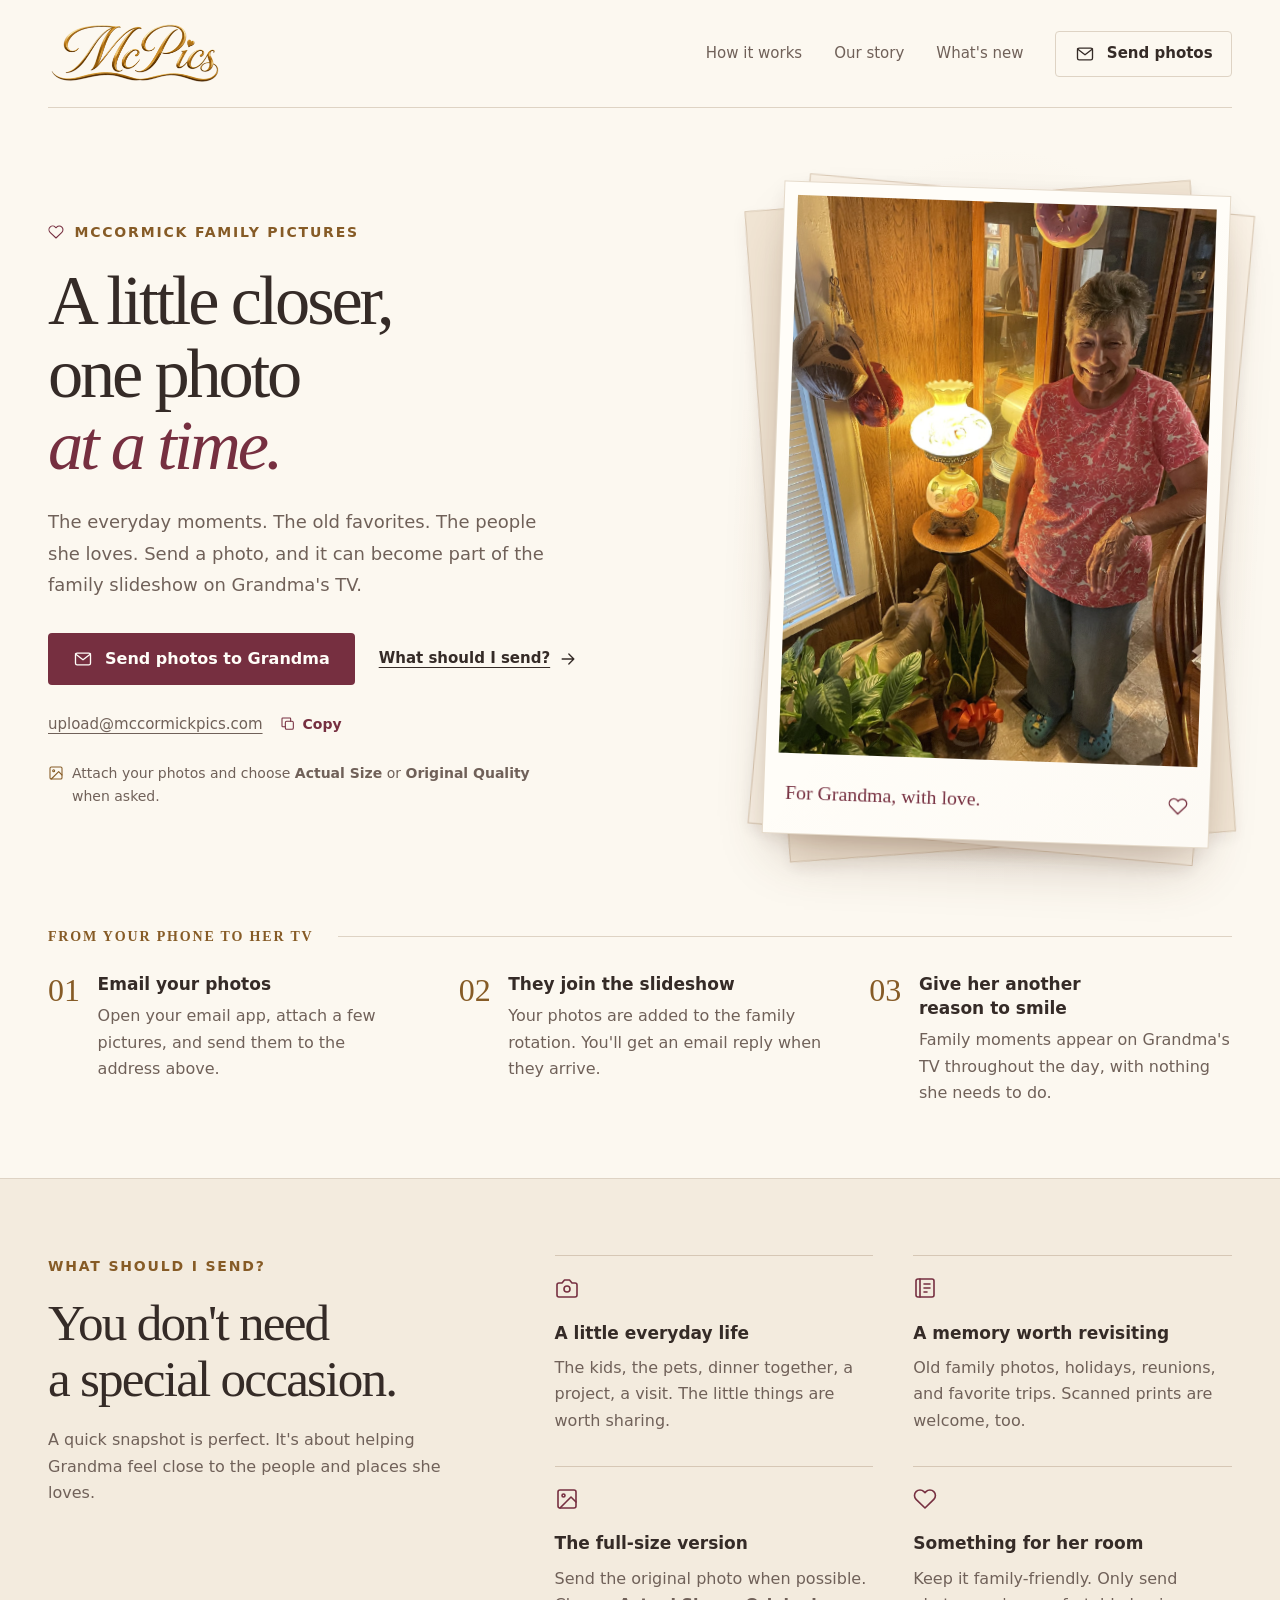
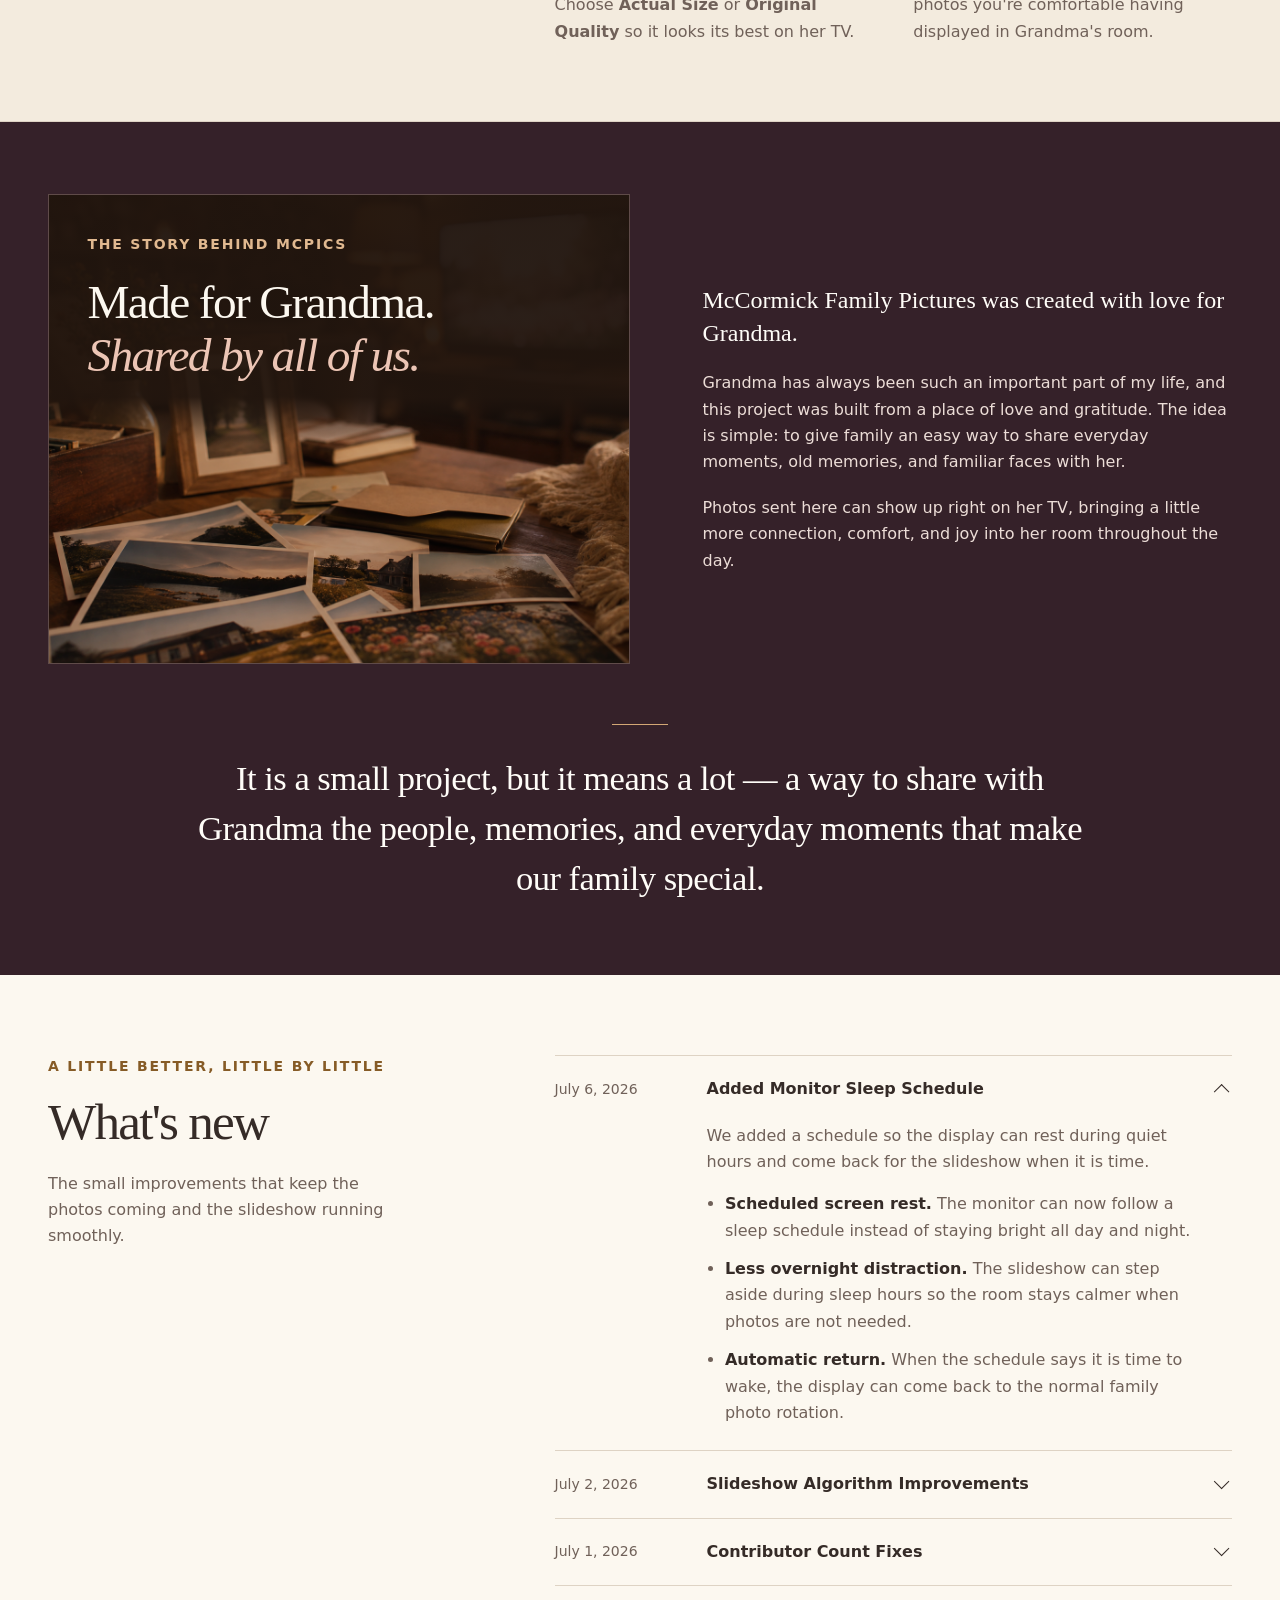
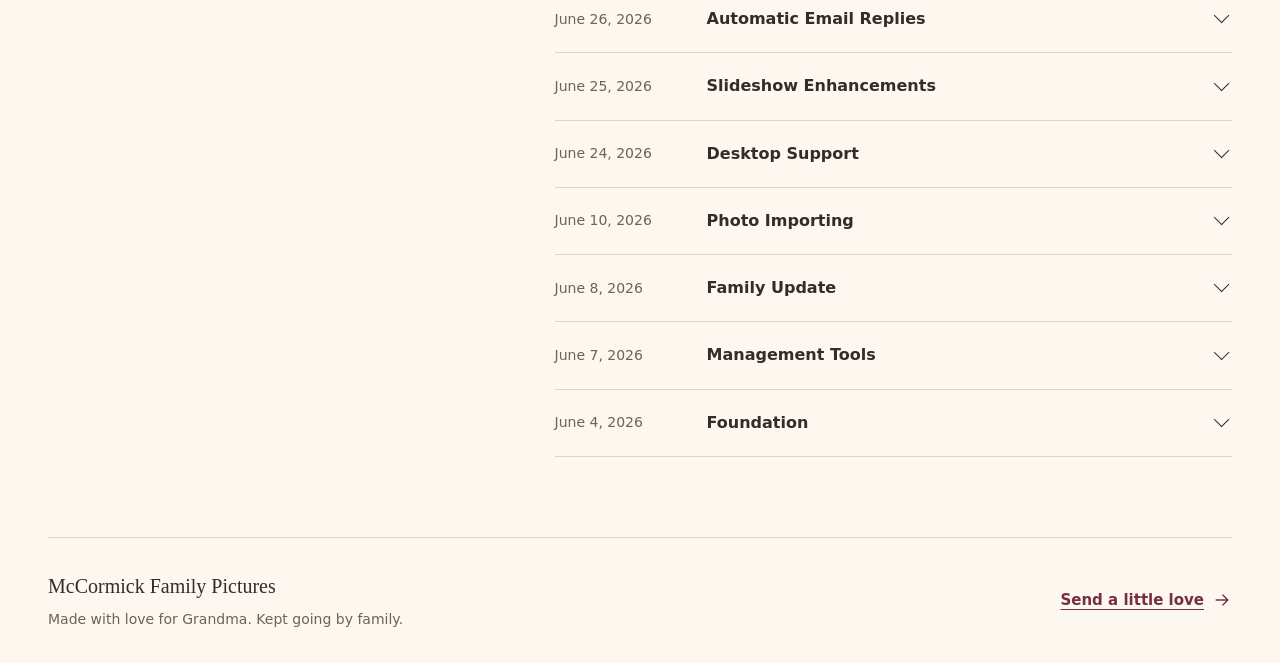
==== index.html @ d237575e "Add photo depth, a visual family story, and gentle accessible motion" ====
<!DOCTYPE html>
<html lang="en">
<head>
  <meta charset="UTF-8" />
  <meta name="viewport" content="width=device-width, initial-scale=1" />
  <meta name="theme-color" content="#fcf8f0" />
  <meta name="description" content="Share everyday moments, old memories, and familiar faces with Grandma. Email your family photos to McPics and they can become part of her TV slideshow." />
  <title>McCormick Family Pictures · Made with love for Grandma</title>
  <link rel="canonical" href="https://mccormickpics.com/" />
  <link rel="icon" type="image/svg+xml" href="data:image/svg+xml,%3Csvg xmlns='http://www.w3.org/2000/svg' viewBox='0 0 32 32'%3E%3Crect width='32' height='32' rx='7' fill='%23762f40'/%3E%3Cpath d='M16 25 6.8 15.8C1 9.5 10.4 3.4 16 10c5.6-6.6 15-.5 9.2 5.8Z' fill='%23fcf8f0'/%3E%3C/svg%3E" />
  <link rel="stylesheet" href="assets/site.css" />
  <script src="assets/site.js" defer></script>
</head>
<body>
  <a class="skip-link" href="#main">Skip to content</a>
  <header class="site-header shell">
    <a class="brand" href="#main" aria-label="McCormick Family Pictures home">
      <img src="assets/mcpics-wordmark.png" alt="McPics" width="1390" height="518" />
    </a>
    <div class="header-right">
      <nav class="main-nav" aria-label="Main navigation">
        <a href="#how-it-works">How it works</a>
        <a href="#about">Our story</a>
        <a href="#changelog">What's new</a>
      </nav>
      <a class="button button-outline" href="mailto:upload@mccormickpics.com"><svg viewBox="0 0 24 24" fill="none" stroke="currentColor" stroke-width="1.6" stroke-linecap="round" stroke-linejoin="round" aria-hidden="true"><rect x="3" y="5" width="18" height="14" rx="2"/><path d="m3 6 9 7 9-7"/></svg> Send photos</a>
    </div>
  </header>

  <main id="main">
    <section class="hero shell" aria-labelledby="hero-heading">
      <div class="hero-copy">
        <p class="eyebrow"><svg viewBox="0 0 24 24" fill="none" stroke="currentColor" stroke-width="1.6" stroke-linecap="round" stroke-linejoin="round" aria-hidden="true"><path d="M20.8 4.6a5.5 5.5 0 0 0-7.8 0L12 5.7l-1.1-1.1a5.5 5.5 0 0 0-7.8 7.8L12 21l8.8-8.6a5.5 5.5 0 0 0 0-7.8Z"/></svg> McCormick Family Pictures</p>
        <h1 id="hero-heading">A little closer,<br />one photo<br /><em>at a time.</em></h1>
        <p class="hero-description">The everyday moments. The old favorites. The people she loves. Send a photo, and it can become part of the family slideshow on Grandma's TV.</p>
        <div class="send-actions" id="send">
          <a class="button button-primary" href="mailto:upload@mccormickpics.com"><svg viewBox="0 0 24 24" fill="none" stroke="currentColor" stroke-width="1.6" stroke-linecap="round" stroke-linejoin="round" aria-hidden="true"><rect x="3" y="5" width="18" height="14" rx="2"/><path d="m3 6 9 7 9-7"/></svg> Send photos to Grandma</a>
          <a class="text-link" href="#tips">What should I send? <svg viewBox="0 0 24 24" fill="none" stroke="currentColor" stroke-width="1.6" stroke-linecap="round" stroke-linejoin="round" aria-hidden="true"><path d="M5 12h14m-6-6 6 6-6 6"/></svg></a>
        </div>
        <div class="address-row">
          <a id="upload-address" href="mailto:upload@mccormickpics.com">upload@mccormickpics.com</a>
          <button class="copy-button" type="button" data-copy-email aria-label="Copy upload email address" hidden><svg viewBox="0 0 24 24" fill="none" stroke="currentColor" stroke-width="1.6" stroke-linecap="round" stroke-linejoin="round" aria-hidden="true"><rect x="8" y="8" width="12" height="12" rx="2"/><path d="M16 8V4a1 1 0 0 0-1-1H4a1 1 0 0 0-1 1v11a1 1 0 0 0 1 1h4"/></svg> Copy</button>
        </div>
        <p class="copy-status" id="copy-status" role="status" aria-live="polite" aria-atomic="true"></p>
        <div class="copy-fallback" id="copy-fallback" hidden>
          <label for="email-to-copy">Email address to copy</label>
          <input id="email-to-copy" type="text" readonly spellcheck="false" value="upload@mccormickpics.com" />
        </div>
        <p class="quality-reminder"><svg viewBox="0 0 24 24" fill="none" stroke="currentColor" stroke-width="1.6" stroke-linecap="round" stroke-linejoin="round" aria-hidden="true"><rect x="3" y="3" width="18" height="18" rx="2"/><circle cx="8.5" cy="8.5" r="1.5"/><path d="m21 15-5-5L5 21"/></svg> <span>Attach your photos and choose <strong>Actual Size</strong> or <strong>Original Quality</strong> when asked.</span></p>
      </div>
      <div class="portrait-stage" data-portrait-tilt>
        <div class="portrait-stack">
          <figure class="portrait">
            <img src="assets/grandma-about.jpeg" alt="Grandma smiling at home beside a glowing lamp" width="1350" height="1800" fetchpriority="high" />
            <figcaption><span>For Grandma, with love.</span><svg viewBox="0 0 24 24" fill="none" stroke="currentColor" stroke-width="1.6" stroke-linecap="round" stroke-linejoin="round" aria-hidden="true"><path d="M20.8 4.6a5.5 5.5 0 0 0-7.8 0L12 5.7l-1.1-1.1a5.5 5.5 0 0 0-7.8 7.8L12 21l8.8-8.6a5.5 5.5 0 0 0 0-7.8Z"/></svg></figcaption>
          </figure>
        </div>
      </div>
    </section>

    <section class="how shell" id="how-it-works" aria-labelledby="how-heading">
      <div class="section-line"><h2 class="eyebrow" id="how-heading">From your phone to her TV</h2></div>
      <ol class="steps">
        <li><span class="step-number" aria-hidden="true">01</span><div><h3>Email your photos</h3><p>Open your email app, attach a few pictures, and send them to the address above.</p></div></li>
        <li><span class="step-number" aria-hidden="true">02</span><div><h3>They join the slideshow</h3><p>Your photos are added to the family rotation. You'll get an email reply when they arrive.</p></div></li>
        <li><span class="step-number" aria-hidden="true">03</span><div><h3>Give her another reason to smile</h3><p>Family moments appear on Grandma's TV throughout the day, with nothing she needs to do.</p></div></li>
      </ol>
    </section>

    <section class="tips-section" id="tips" aria-labelledby="tips-heading">
      <div class="tips-layout shell">
        <div class="section-intro">
          <p class="eyebrow">What should I send?</p>
          <h2 id="tips-heading">You don't need<br />a special occasion.</h2>
          <p>A quick snapshot is perfect. It's about helping Grandma feel close to the people and places she loves.</p>
        </div>
        <div class="tips-grid">
          <article class="tip"><svg viewBox="0 0 24 24" fill="none" stroke="currentColor" stroke-width="1.6" stroke-linecap="round" stroke-linejoin="round" aria-hidden="true"><path d="M14.5 4h-5L7 7H4a2 2 0 0 0-2 2v10a2 2 0 0 0 2 2h16a2 2 0 0 0 2-2V9a2 2 0 0 0-2-2h-3Z"/><circle cx="12" cy="13" r="3"/></svg><h3>A little everyday life</h3><p>The kids, the pets, dinner together, a project, a visit. The little things are worth sharing.</p></article>
          <article class="tip"><svg viewBox="0 0 24 24" fill="none" stroke="currentColor" stroke-width="1.6" stroke-linecap="round" stroke-linejoin="round" aria-hidden="true"><rect x="3" y="3" width="18" height="18" rx="2"/><path d="M7 3v18m4-13h6m-6 4h6m-6 4h3"/></svg><h3>A memory worth revisiting</h3><p>Old family photos, holidays, reunions, and favorite trips. Scanned prints are welcome, too.</p></article>
          <article class="tip"><svg viewBox="0 0 24 24" fill="none" stroke="currentColor" stroke-width="1.6" stroke-linecap="round" stroke-linejoin="round" aria-hidden="true"><rect x="3" y="3" width="18" height="18" rx="2"/><circle cx="8.5" cy="8.5" r="1.5"/><path d="m21 15-5-5L5 21"/></svg><h3>The full-size version</h3><p>Send the original photo when possible. Choose <strong>Actual Size</strong> or <strong>Original Quality</strong> so it looks its best on her TV.</p></article>
          <article class="tip"><svg viewBox="0 0 24 24" fill="none" stroke="currentColor" stroke-width="1.6" stroke-linecap="round" stroke-linejoin="round" aria-hidden="true"><path d="M20.8 4.6a5.5 5.5 0 0 0-7.8 0L12 5.7l-1.1-1.1a5.5 5.5 0 0 0-7.8 7.8L12 21l8.8-8.6a5.5 5.5 0 0 0 0-7.8Z"/></svg><h3>Something for her room</h3><p>Keep it family-friendly. Only send photos you're comfortable having displayed in Grandma's room.</p></article>
        </div>
      </div>
    </section>

    <section class="story-section" id="about" aria-labelledby="story-heading">
      <div class="story-layout shell">
        <div class="story-visual" data-reveal>
          <img class="story-image" src="assets/family-memory-hero.png" alt="" width="1536" height="1024" loading="lazy" decoding="async" />
          <div class="story-heading">
            <p class="eyebrow">The story behind McPics</p>
            <h2 id="story-heading">Made for Grandma.<br /><em>Shared by all of us.</em></h2>
          </div>
        </div>
        <div class="story-copy" data-reveal>
          <p class="story-opening">McCormick Family Pictures was created with love for Grandma.</p>
          <p>Grandma has always been such an important part of my life, and this project was built from a place of love and gratitude. The idea is simple: to give family an easy way to share everyday moments, old memories, and familiar faces with her.</p>
          <p>Photos sent here can show up right on her TV, bringing a little more connection, comfort, and joy into her room throughout the day.</p>
        </div>
        <p class="story-closing" data-reveal>It is a small project, but it means a lot — a way to share with Grandma the people, memories, and everyday moments that make our family special.</p>
      </div>
    </section>

    <section class="updates-section shell" id="changelog" aria-labelledby="updates-heading">
      <div class="updates-heading">
        <p class="eyebrow">A little better, little by little</p>
        <h2 id="updates-heading">What's new</h2>
        <p>The small improvements that keep the photos coming and the slideshow running smoothly.</p>
      </div>
      <div class="updates-list">
        <details class="update" open>
          <summary><time datetime="2026-07-06">July 6, 2026</time><span>Added Monitor Sleep Schedule</span><span class="expand-icon" aria-hidden="true"></span></summary>
          <div class="update-body"><p>We added a schedule so the display can rest during quiet hours and come back for the slideshow when it is time.</p>
              <ul>
                <li><strong>Scheduled screen rest.</strong> The monitor can now follow a sleep schedule instead of staying bright all day and night.</li>
                <li><strong>Less overnight distraction.</strong> The slideshow can step aside during sleep hours so the room stays calmer when photos are not needed.</li>
                <li><strong>Automatic return.</strong> When the schedule says it is time to wake, the display can come back to the normal family photo rotation.</li>
              </ul></div>
        </details>
        <details class="update">
          <summary><time datetime="2026-07-02">July 2, 2026</time><span>Slideshow Algorithm Improvements</span><span class="expand-icon" aria-hidden="true"></span></summary>
          <div class="update-body"><p>A few improvements to how the slideshow picks and shows your photos:</p>
              <ul>
                <li><strong>Every photo gets its turn.</strong> We fixed a quirk where a handful of photos repeated far too often while others rarely appeared. The slideshow now works through the whole collection evenly before coming back around.</li>
                <li><strong>New photos still get a moment in the spotlight.</strong> When someone sends in new pictures, they show up promptly a few times, then settle into the regular rotation with everything else.</li>
                <li><strong>Names display properly.</strong> However your email signs your name, lowercase, ALL CAPS, or anything in between, it now shows up neatly formatted on the slideshow and contributor boards.</li>
                <li><strong>Better duplicate detection.</strong> When the same photo arrives from more than one person, we're smarter about crediting everyone while showing it just once.</li>
              </ul></div>
        </details>
        <details class="update">
          <summary><time datetime="2026-07-01">July 1, 2026</time><span>Contributor Count Fixes</span><span class="expand-icon" aria-hidden="true"></span></summary>
          <div class="update-body"><p>We cleaned up a couple of counting issues behind the scenes:</p>
              <ul>
                <li><strong>More accurate contributor names.</strong> Fixed a bug where someone could be counted as two different contributors on the stats page if one of their photos arrived with incomplete sender info, showing up as a username like "elodell1515" instead of their real name.</li>
                <li><strong>Smarter duplicate-photo detection.</strong> Fixed the duplicate-photo detector being a little too aggressive. Two different photos taken moments apart, like a quick burst, could get flagged as "the same picture" and only one would be counted or shown. Matching is now tighter so genuinely different photos no longer get merged together.</li>
              </ul></div>
        </details>
        <details class="update">
          <summary><time datetime="2026-06-26">June 26, 2026</time><span>Automatic Email Replies</span><span class="expand-icon" aria-hidden="true"></span></summary>
          <div class="update-body"><p>We've made emailing photos to the family slideshow friendlier and smarter:</p>
              <ul>
                <li><strong>A thank-you when your photos arrive.</strong> Email in your pictures and you'll get a quick "we got your photos - thank you!" note so you know they made it. Send several at once and we'll bundle them into one tidy reply instead of cluttering your inbox.</li>
                <li><strong>A heads-up if a photo came through too small.</strong> Phones often shrink photos when emailing them. If one arrives too small to look good on screen, we'll let you know which one and show you how to resend it at full quality. On an iPhone, just choose "Actual Size" when you attach it.</li>
                <li><strong>A nudge if an email arrives empty.</strong> If something goes wrong and your email comes through with no photos attached, we'll let you know so you can try again.</li>
                <li><strong>A sharper slideshow.</strong> Photos that are too low-resolution are now automatically kept off the screen, so everything stays crisp. Send a higher-quality version anytime and it'll take its place.</li>
                <li><strong>A sweeter McPics logo.</strong> We also tweaked the logo with a small heart above the i.</li>
              </ul></div>
        </details>
        <details class="update">
          <summary><time datetime="2026-06-25">June 25, 2026</time><span>Slideshow Enhancements</span><span class="expand-icon" aria-hidden="true"></span></summary>
          <div class="update-body"><p>
                We've been busy making the family photo slideshow even nicer to watch. Here's what's new:
              </p>
              <ul>
                <li><strong>Looks great on any screen.</strong> Photos and the Family Update screen now scale smoothly for Full HD monitors and big 4K TVs.</li>
                <li><strong>Smoother transitions.</strong> Photos gently fade from one to the next.</li>
                <li><strong>Cleaner captions.</strong> The "who sent it and when" note now appears after each photo loads.</li>
                <li><strong>Distraction-free display.</strong> The mouse pointer hides itself when it is not being used.</li>
                <li><strong>Never gets stuck.</strong> If a photo cannot be shown, the slideshow simply moves on.</li>
                <li><strong>Smarter Family Update board.</strong> Everyone is counted once, even if they send photos from more than one email address.</li>
                <li><strong>Best-quality photos.</strong> Behind-the-scenes cleanup helps keep the sharpest versions on screen.</li>
              </ul></div>
        </details>
        <details class="update">
          <summary><time datetime="2026-06-24">June 24, 2026</time><span>Desktop Support</span><span class="expand-icon" aria-hidden="true"></span></summary>
          <div class="update-body"><p>We made McPics easier to support from the desktop:</p>
              <ul>
                <li><strong>One-click shortcuts.</strong> Added simple desktop/menu shortcuts for the slideshow, settings, Family Update preview, and status checks.</li>
                <li><strong>Better remote troubleshooting.</strong> The status shortcut helps quickly check whether McPics is running, importing photos, and seeing the local photo library.</li>
                <li><strong>Cleaner relaunches.</strong> The slideshow can be reopened manually without waiting through the startup delay.</li>
              </ul></div>
        </details>
        <details class="update">
          <summary><time datetime="2026-06-10">June 10, 2026</time><span>Photo Importing</span><span class="expand-icon" aria-hidden="true"></span></summary>
          <div class="update-body"><p>We made photo importing more reliable:</p>
              <ul>
                <li><strong>Fewer duplicate photos.</strong> McPics can now recognize exact duplicates from the same sender.</li>
                <li><strong>Safer retries.</strong> If Gmail slows down or hits a quota limit, McPics stops cleanly and tries again later instead of making a mess.</li>
                <li><strong>Better contributor credit.</strong> If two family members send the same photo, McPics can still give credit without cluttering the slideshow.</li>
              </ul></div>
        </details>
        <details class="update">
          <summary><time datetime="2026-06-08">June 8, 2026</time><span>Family Update</span><span class="expand-icon" aria-hidden="true"></span></summary>
          <div class="update-body"><p>We added the Family Update experience:</p>
              <ul>
                <li><strong>Family Update screen.</strong> McPics now shows a friendly snapshot of recent photo activity.</li>
                <li><strong>Fairer slideshow.</strong> New and rarely seen photos get priority so the same pictures do not repeat too often.</li>
                <li><strong>iPhone photo support.</strong> Emailed HEIC/HEIF photos can be converted so they work in the browser slideshow.</li>
                <li><strong>More predictable startup.</strong> Setup and day-to-day running were separated so the appliance starts faster and more reliably.</li>
              </ul></div>
        </details>
        <details class="update">
          <summary><time datetime="2026-06-07">June 7, 2026</time><span>Management Tools</span><span class="expand-icon" aria-hidden="true"></span></summary>
          <div class="update-body"><p>We made McPics easier to manage:</p>
              <ul>
                <li><strong>Photo history.</strong> McPics started tracking which photos have appeared and how often.</li>
                <li><strong>Smarter photo picking.</strong> The slideshow began choosing photos from the server so it can balance what has already been shown.</li>
                <li><strong>Local settings page.</strong> Added a simple admin page for checking and adjusting McPics from the laptop.</li>
              </ul></div>
        </details>
        <details class="update">
          <summary><time datetime="2026-06-04">June 4, 2026</time><span>Foundation</span><span class="expand-icon" aria-hidden="true"></span></summary>
          <div class="update-body"><p>McPics got its foundation:</p>
              <ul>
                <li><strong>Project started.</strong> Built the first local photo slideshow for Theresa's Linux Mint TV laptop.</li>
                <li><strong>Local photo library.</strong> McPics began reading photos from the laptop and showing them full-screen in the browser.</li>
                <li><strong>SQLite tracking.</strong> Added a local database so imported photos, senders, and photo history could be remembered.</li>
                <li><strong>Sender folders.</strong> Photos could be organized by who sent them, while still appearing together in the slideshow.</li>
                <li><strong>Remote-support basics.</strong> Started adding clear setup, logging, and health-check pieces so the system could be maintained over TeamViewer.</li>
              </ul></div>
        </details>
      </div>
    </section>
  </main>

  <footer class="site-footer shell">
    <div><p class="footer-name">McCormick Family Pictures</p><p class="footer-note">Made with love for Grandma. Kept going by family.</p></div>
    <a href="mailto:upload@mccormickpics.com">Send a little love <svg viewBox="0 0 24 24" fill="none" stroke="currentColor" stroke-width="1.6" stroke-linecap="round" stroke-linejoin="round" aria-hidden="true"><path d="M5 12h14m-6-6 6 6-6 6"/></svg></a>
  </footer>
</body>
</html>
---- assets/site.css ----
:root {
  color-scheme: light;
  --paper: #fcf8f0;
  --white: #fffdf8;
  --ink: #352b27;
  --muted: #706159;
  --wine: #762f40;
  --wine-dark: #542431;
  --gold: #865b26;
  --line: #ded3c4;
  --serif: Georgia, "Times New Roman", serif;
  --handwriting: "Segoe Print", "Bradley Hand", "Apple Chancery", cursive;
}

* { box-sizing: border-box; }
html { scroll-behavior: smooth; scroll-padding-top: 1.5rem; }
body { margin: 0; background: var(--paper); color: var(--ink); font-family: ui-sans-serif, system-ui, -apple-system, BlinkMacSystemFont, "Segoe UI", sans-serif; font-size: 1rem; line-height: 1.65; }
button, input { font: inherit; }
button, a { -webkit-tap-highlight-color: transparent; }
a { color: inherit; text-underline-offset: .25em; }
button { cursor: pointer; }
img { display: block; max-width: 100%; height: auto; }
svg { width: 1.25rem; height: 1.25rem; flex-shrink: 0; }
h1, h2, h3, p, figure { margin: 0; }
h1, h2, h3 { text-wrap: balance; }
h1, h2 { font-family: var(--serif); font-weight: 400; }
h2 { font-size: clamp(2.25rem, 4vw, 3.75rem); line-height: 1.1; letter-spacing: -.035em; }
h3 { font-size: 1.0625rem; line-height: 1.4; font-weight: 650; }
button:focus-visible, a:focus-visible, summary:focus-visible, input:focus-visible { outline: 3px solid var(--wine); outline-offset: 5px; }
::selection { background: #e9c6ca; color: var(--ink); }
.shell { width: min(1240px, calc(100% - 6rem)); margin-inline: auto; }
.skip-link { position: fixed; top: 1rem; left: 1rem; z-index: 20; padding: .75rem 1rem; background: var(--white); transform: translateY(-200%); }
.skip-link:focus { transform: translateY(0); }
.eyebrow { color: var(--gold); font-size: .875rem; font-weight: 650; letter-spacing: .13em; text-transform: uppercase; }
.site-header { min-height: 108px; display: flex; flex-wrap: wrap; align-items: center; justify-content: space-between; gap: 1rem 2rem; padding-block: .75rem; border-bottom: 1px solid var(--line); }
.brand { display: block; width: 174px; flex-shrink: 0; }
.brand img { width: 100%; }
.header-right, .main-nav { display: flex; flex-wrap: wrap; align-items: center; gap: 2rem; }
.main-nav a { font-size: .9375rem; text-decoration: none; color: var(--muted); padding-block: .75rem; }
.main-nav a:hover { color: var(--wine); text-decoration: underline; }
.button { min-height: 52px; display: inline-flex; align-items: center; justify-content: center; gap: .75rem; padding: .85rem 1.5rem; border: 1px solid transparent; border-radius: 4px; font-weight: 600; line-height: 1.4; text-decoration: none; transition: background .18s, transform .18s; }
.button-primary { color: var(--white); background: var(--wine); }
.button-primary:hover { background: var(--wine-dark); transform: translateY(-2px); }
.button-outline { border-color: var(--line); background: transparent; color: var(--ink); min-height: 46px; padding: .65rem 1.15rem; font-size: .9375rem; }
.button-outline:hover { background: #f1e7d8; }
.hero { display: grid; grid-template-columns: 1.15fr .85fr; align-items: center; gap: clamp(3rem, 6vw, 6rem); padding-block: 4.25rem 4.75rem; }
.hero-copy { max-width: 650px; }
.hero .eyebrow { display: flex; align-items: center; gap: .65rem; margin-bottom: 1.25rem; }
.hero .eyebrow svg { width: 1rem; height: 1rem; color: var(--wine); }
h1 { font-size: clamp(3.5rem, 5.5vw, 5.5rem); line-height: 1.035; letter-spacing: -.045em; }
h1 em { color: var(--wine); font-weight: 400; }
.hero-description { max-width: 32rem; margin-top: 1.5rem; color: var(--muted); font-size: 1.125rem; line-height: 1.75; }
.send-actions { display: flex; flex-wrap: wrap; align-items: center; gap: 1rem 1.5rem; margin-top: 2rem; }
.text-link { display: inline-flex; align-items: center; gap: .5rem; font-size: .9375rem; font-weight: 600; padding-block: .75rem; }
.address-row { display: flex; align-items: center; flex-wrap: wrap; column-gap: .45rem; margin-top: 1.1rem; }
.address-row > a { color: var(--muted); font-size: .9375rem; overflow-wrap: anywhere; }
.copy-button { display: inline-flex; align-items: center; gap: .4rem; color: var(--wine); border: 0; background: transparent; min-height: 44px; padding: .5rem .65rem; font-size: .875rem; font-weight: 600; }
.copy-button:hover { background: #f2e7df; border-radius: 4px; }
.copy-button svg { width: 1rem; height: 1rem; }
.copy-status { color: var(--wine); font-size: .875rem; }
.copy-status:empty { display: none; }
.copy-fallback { margin-top: .5rem; font-size: .875rem; }
.copy-fallback input { display: block; width: min(100%, 23rem); padding: .65rem; border: 1px solid var(--line); border-radius: 4px; background: var(--white); color: var(--ink); }
.quality-reminder { display: flex; align-items: flex-start; gap: .5rem; margin-top: 1rem; max-width: 32rem; color: var(--muted); font-size: .875rem; }
.quality-reminder svg { margin-top: .15rem; width: 1rem; height: 1rem; color: var(--gold); }
.portrait-stage { position: relative; isolation: isolate; min-width: 0; padding: .75rem; perspective: 1200px; }
.portrait-stage::before { content: ""; position: absolute; inset: -2rem; z-index: -1; background: radial-gradient(ellipse, #dcc2a44d, transparent 70%); pointer-events: none; }
.portrait-stack { position: relative; transform: rotateX(var(--tilt-x, 0deg)) rotateY(var(--tilt-y, 0deg)) rotate(2deg); transition: transform 550ms cubic-bezier(.2,.75,.25,1); }
.portrait-stack::before, .portrait-stack::after { content: ""; position: absolute; inset: 0; background: #f1e5d4; border: 1px solid #d7c6b1; box-shadow: 0 7px 16px #56351d12; pointer-events: none; }
.portrait-stack::before { transform: translate(-6px, 7px) rotate(-6deg); }
.portrait-stack::after { background: #faf2e6; transform: translate(5px, 5px) rotate(3.5deg); }
.portrait-stack.is-tilting { transition-duration: 140ms; }
.portrait { position: relative; z-index: 1; padding: 13px 13px 0; background: var(--white); border: 1px solid #e5daca; box-shadow: 0 30px 55px -18px #56351d55, 0 8px 20px #56351d12; }
.portrait::after { content: ""; position: absolute; inset: 0; pointer-events: none; background: linear-gradient(125deg, #ffffff12, transparent 45%, #95643f05); }
.portrait img { width: 100%; aspect-ratio: 3 / 4; object-fit: contain; }
.portrait figcaption { min-height: 80px; display: flex; justify-content: space-between; align-items: center; gap: .75rem; padding: 1.1rem .5rem; color: var(--wine); font-family: var(--handwriting); font-size: clamp(1.1rem, 1.55vw, 1.35rem); line-height: 1.6; }
.portrait figcaption svg { width: 1.25rem; height: 1.25rem; }
.how { padding-bottom: 4.5rem; }
.section-line { display: flex; align-items: center; gap: 1.5rem; margin-bottom: 1.8rem; }
.section-line::after { content: ""; height: 1px; flex: 1; background: var(--line); }
.steps { list-style: none; padding: 0; margin: 0; display: grid; grid-template-columns: repeat(3, minmax(0, 1fr)); gap: 3rem; }
.steps li { display: grid; grid-template-columns: auto 1fr; align-items: start; gap: 1.1rem; }
.step-number { color: var(--gold); font-family: var(--serif); font-size: 2rem; line-height: 1.1; }
.steps p { color: var(--muted); margin-top: .4rem; font-size: 1rem; }
.tips-section { border-block: 1px solid var(--line); background: #f3ebde; padding-block: 4.75rem; }
.tips-layout { display: grid; grid-template-columns: .85fr 1.35fr; gap: 5rem; }
.section-intro h2 { margin-block: 1rem 1.25rem; }
.section-intro > p:last-child { max-width: 27rem; color: var(--muted); }
.tips-grid { display: grid; grid-template-columns: repeat(2, minmax(0, 1fr)); gap: 2rem 2.5rem; }
.tip { padding-top: 1.25rem; border-top: 1px solid #d6c7b5; }
.tip svg { color: var(--wine); width: 1.5rem; height: 1.5rem; margin-bottom: .8rem; }
.tip p { color: var(--muted); margin-top: .6rem; font-size: 1rem; }
.story-section { background: #352129; color: var(--paper); padding-block: 4.5rem; }
.story-layout { display: grid; grid-template-columns: 1.1fr 1fr; align-items: center; gap: 3.75rem 4.5rem; }
.story-visual { position: relative; isolation: isolate; min-width: 0; min-height: 470px; display: flex; align-items: flex-start; overflow: hidden; border: 1px solid #dcc7a940; }
.story-image { position: absolute; inset: 0; z-index: -2; width: 100%; height: 100%; object-fit: cover; object-position: 35% 50%; }
.story-visual::after { content: ""; position: absolute; inset: 0; z-index: -1; pointer-events: none; background: #21150e1a; }
.story-heading { position: relative; width: 100%; margin-bottom: 8rem; padding: clamp(1.5rem, 3vw, 3rem); padding-bottom: 4rem; background: linear-gradient(180deg, #21150ef5, #21150ef0 calc(100% - 3rem), #21150e00); }
.story-section .eyebrow { color: #e1b990; }
.story-section h2 { margin-top: 1.25rem; max-width: 27rem; font-size: clamp(2.4rem, 3.7vw, 3.5rem); }
.story-section h2 em { color: #ecc5b5; }
.story-copy { max-width: 42rem; }
.story-copy p { color: #ecddd7; }
.story-copy p + p { margin-top: 1.2rem; }
.story-copy .story-opening { font-family: var(--serif); font-size: 1.5rem; line-height: 1.4; color: var(--white); }
.story-closing { grid-column: 1 / -1; width: min(100%, 57rem); margin-inline: auto; text-align: center; font-family: var(--serif); font-size: clamp(1.65rem, 2.7vw, 2.4rem); line-height: 1.45; letter-spacing: -.015em; color: var(--white); text-wrap: pretty; }
.story-closing::before { content: ""; display: block; width: 3.5rem; height: 1px; background: #d3a775; margin: 0 auto 1.75rem; }
.updates-section { display: grid; grid-template-columns: .85fr 1.35fr; gap: 5rem; padding-block: 5rem; }
.updates-heading h2 { margin-top: 1rem; }
.updates-heading > p:last-child { color: var(--muted); margin-top: 1.25rem; max-width: 23rem; }
.updates-list { min-width: 0; }
.update { border-bottom: 1px solid var(--line); }
.update:first-child { border-top: 1px solid var(--line); }
.update summary { padding: 1.35rem 0; display: grid; grid-template-columns: 8.5rem 1fr 1rem; gap: 1rem; align-items: center; cursor: pointer; list-style: none; }
.update summary::-webkit-details-marker { display: none; }
.update summary:hover { color: var(--wine); }
.update time { color: var(--muted); font-size: .875rem; }
.update summary > span:nth-child(2) { font-weight: 600; line-height: 1.4; }
.expand-icon { width: .7rem; height: .7rem; border-right: 1.5px solid; border-bottom: 1.5px solid; transform: rotate(45deg); margin-top: -.4rem; transition: transform .2s; }
.update[open] .expand-icon { transform: rotate(225deg); margin-top: .3rem; }
.update-body { padding: 0 2rem 1.5rem 9.5rem; font-size: 1rem; color: var(--muted); }
.update-body ul { padding-left: 1.15rem; margin-bottom: 0; }
.update-body li + li { margin-top: .75rem; }
.update-body strong { color: var(--ink); font-weight: 600; }
.site-footer { border-top: 1px solid var(--line); padding-block: 2rem; display: flex; justify-content: space-between; align-items: center; gap: 1.5rem; }
.footer-name { font-family: var(--serif); font-size: 1.25rem; }
.footer-note { color: var(--muted); font-size: .875rem; margin-top: .3rem; }
.site-footer > a { color: var(--wine); font-size: .9375rem; font-weight: 600; min-height: 44px; display: inline-flex; align-items: center; gap: .5rem; }
[hidden] { display: none !important; }

@media (min-width: 1550px) { .hero { padding-block: 5rem; } }
@media (max-width: 1050px) {
  .shell { width: calc(100% - 4rem); }
  .main-nav, .header-right { gap: 1.25rem; }
  .hero { gap: 2.5rem; }
  h1 { font-size: clamp(3rem, 5.6vw, 4.5rem); }
  .steps { gap: 1.5rem; }
  .tips-layout, .updates-section { gap: 3rem; grid-template-columns: .9fr 1.1fr; }
  .story-layout { gap: 3rem; grid-template-columns: 1fr 1fr; }
  .story-visual { min-height: 450px; }
  .story-section h2 { font-size: 2.5rem; }
  .update summary { grid-template-columns: 1fr 1rem; gap: .35rem 1rem; }
  .update time { grid-column: 1; }
  .update summary > span:nth-child(2) { grid-column: 1; }
  .expand-icon { grid-column: 2; grid-row: 1 / 3; }
  .update-body { padding-left: 0; padding-right: 1rem; }
}
@media (max-width: 760px) {
  .shell { width: calc(100% - 2.5rem); }
  .site-header { min-height: 86px; gap: 1rem; }
  .brand { width: 140px; }
  .main-nav { display: none; }
  .hero { grid-template-columns: 1fr; padding-block: 2.5rem 3rem; gap: 2.5rem; }
  .hero-copy { max-width: 36rem; }
  h1 { font-size: clamp(3.15rem, 9vw, 4.5rem); max-width: 35rem; }
  .hero-description { font-size: 1.0625rem; margin-top: 1.25rem; }
  .hero .eyebrow { font-size: .8125rem; margin-bottom: 1rem; }
  .send-actions { margin-top: 1.5rem; gap: .5rem 1.25rem; }
  .portrait-stage { width: min(90%, 380px); justify-self: center; padding: .75rem; }
  .portrait-stack { transform: rotate(1.5deg); }
  .portrait { padding: 10px 10px 0; }
  .portrait figcaption { font-size: 1.05rem; min-height: 65px; padding: .9rem .25rem; }
  .how { padding-bottom: 3rem; }
  .section-line { gap: .75rem; }
  .section-line .eyebrow { font-size: .8125rem; letter-spacing: .08em; }
  .steps { grid-template-columns: 1fr; gap: 1.5rem; }
  .steps li { gap: 1rem; }
  .steps p { max-width: 32rem; }
  .tips-section, .story-section { padding-block: 3.25rem; }
  .tips-layout, .story-layout, .updates-section { grid-template-columns: 1fr; gap: 2rem; }
  .tips-grid { gap: 1.5rem; }
  .story-section h2 { max-width: 29rem; }
  .story-visual { min-height: 390px; }
  .story-heading { padding: 1.75rem 1.75rem 4rem; }
  .story-copy { max-width: none; }
  .story-closing { padding-top: .5rem; }
  .updates-section { padding-block: 3.25rem; }
  .updates-heading > p:last-child { max-width: none; }
  .update summary { padding-block: 1.15rem; }
  .site-footer { align-items: flex-start; flex-direction: column; gap: .75rem; }
}
@media (max-width: 380px) {
  .brand { width: 118px; }
  .button-outline { padding-inline: .75rem; font-size: .875rem; }
  h1 { font-size: 2.8rem; }
  .tips-grid { grid-template-columns: 1fr; }
  .send-actions > .button { width: 100%; padding-inline: .75rem; }
}
@media (prefers-reduced-motion: reduce) {
  html { scroll-behavior: auto; }
  *, *::before, *::after { transition: none !important; }
  .portrait-stack { transform: rotate(1.5deg); }
  .button-primary:hover { transform: none; }
}

@media print {
  .portrait-stack { transform: none; }
  .portrait-stack::before, .portrait-stack::after { display: none; }
  .story-section { background: white; color: black; }
  .story-visual { min-height: auto; border: 0; }
  .story-image, .story-visual::after { display: none; }
  .story-heading { margin: 0; padding: 0; background: none; }
  .story-section .eyebrow, .story-section h2 em, .story-copy p, .story-copy .story-opening, .story-closing { color: black; }
}
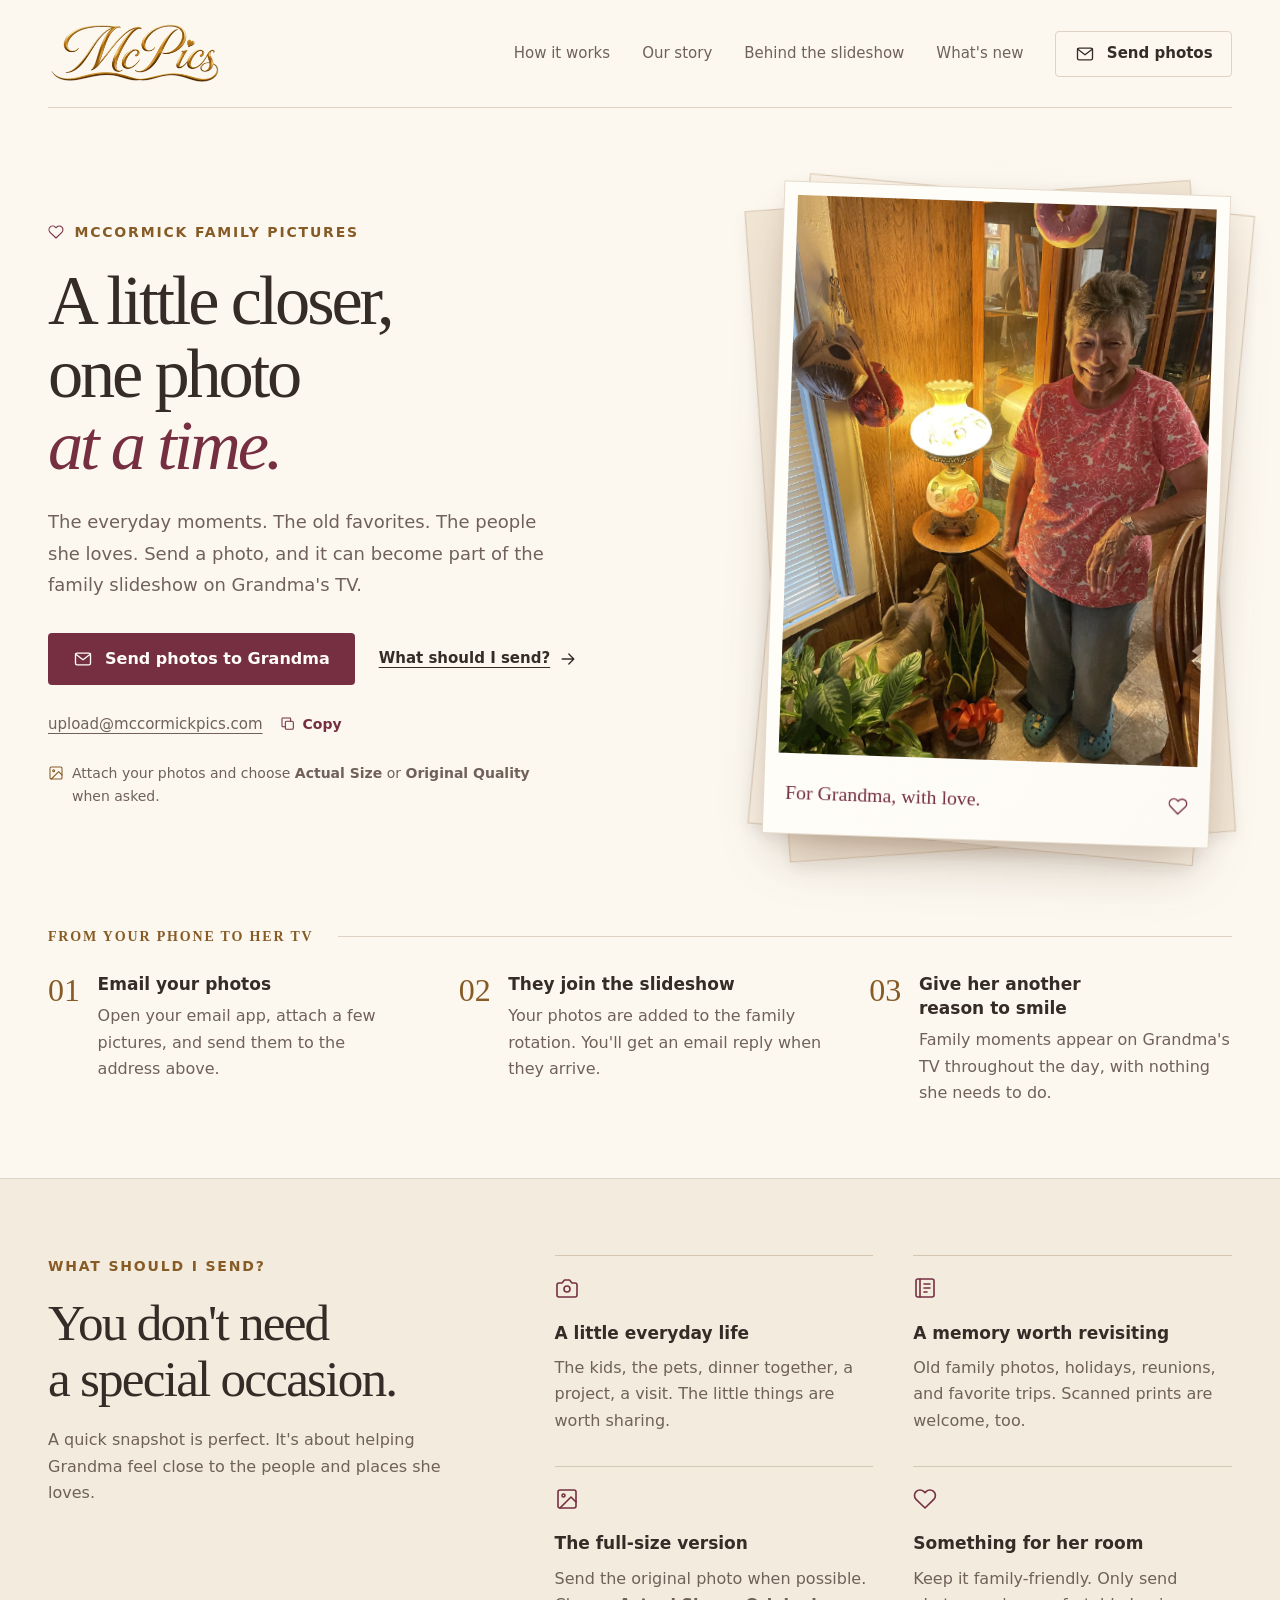
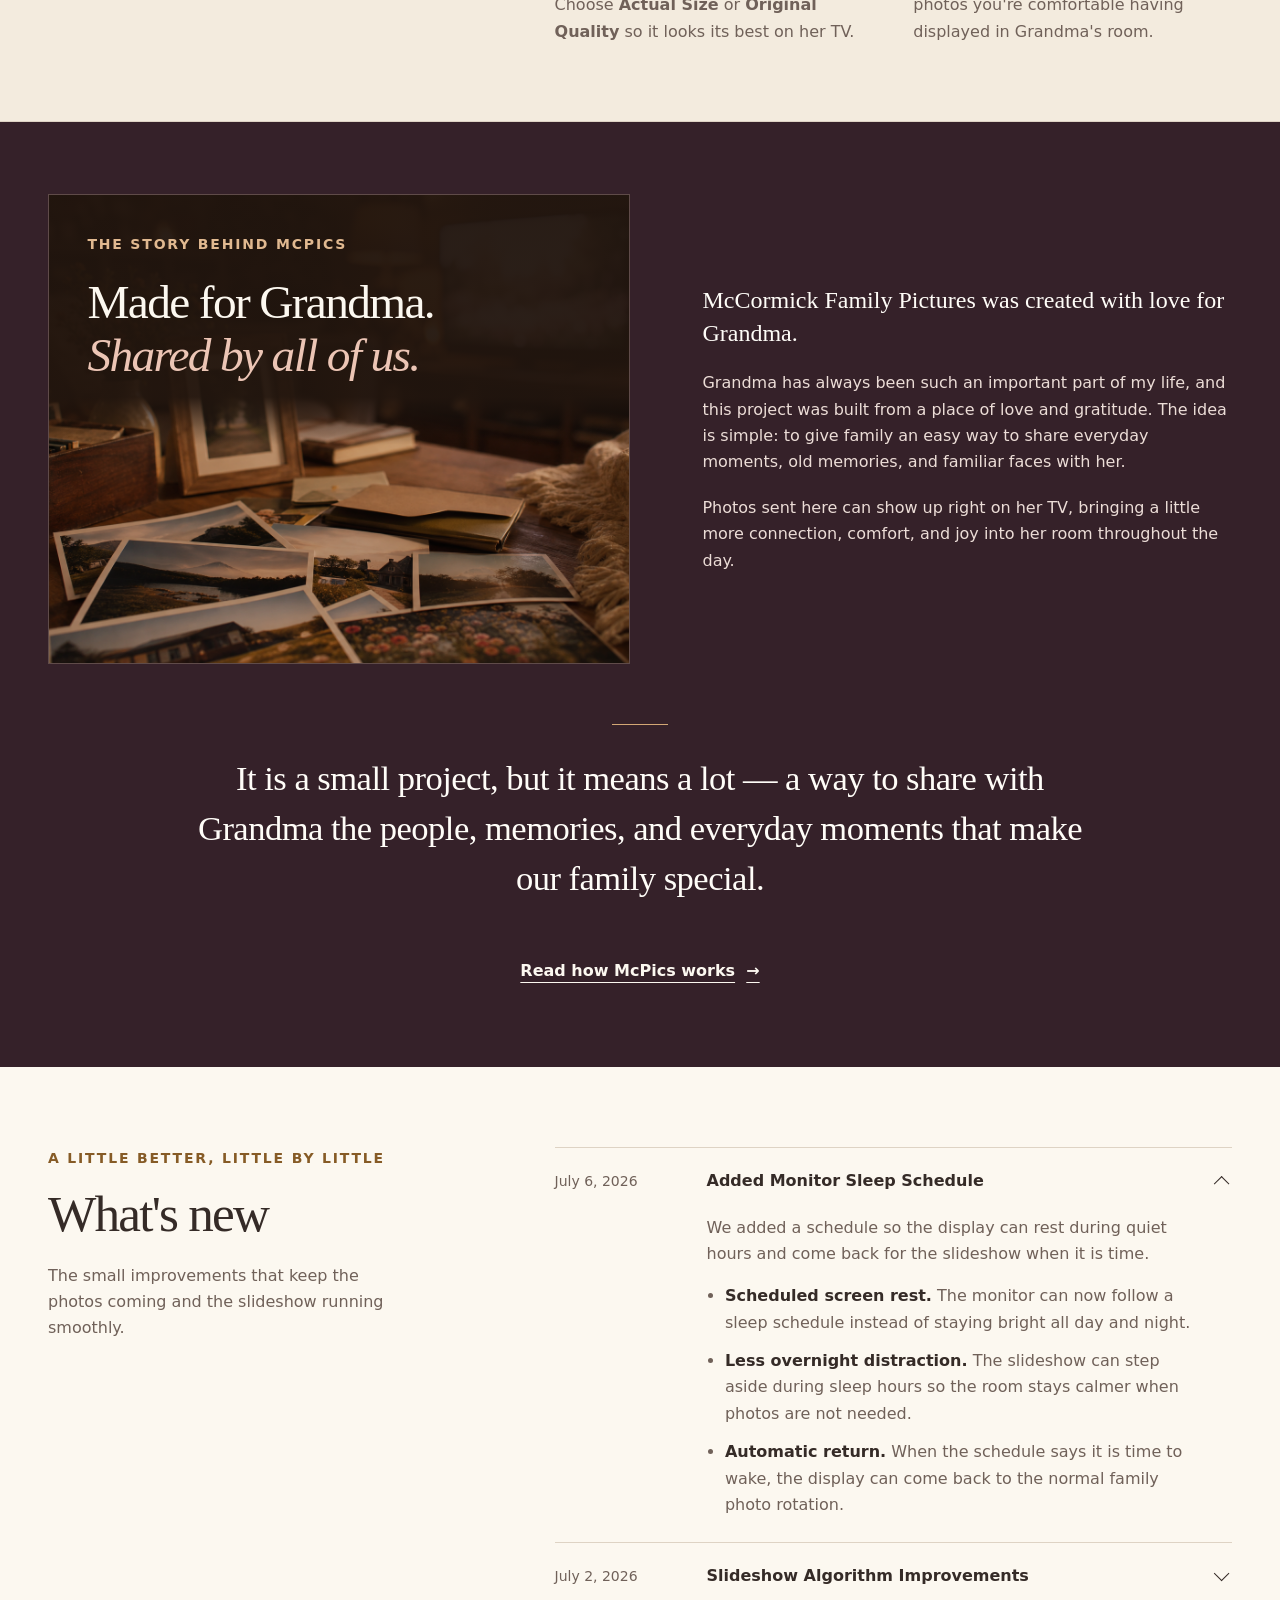
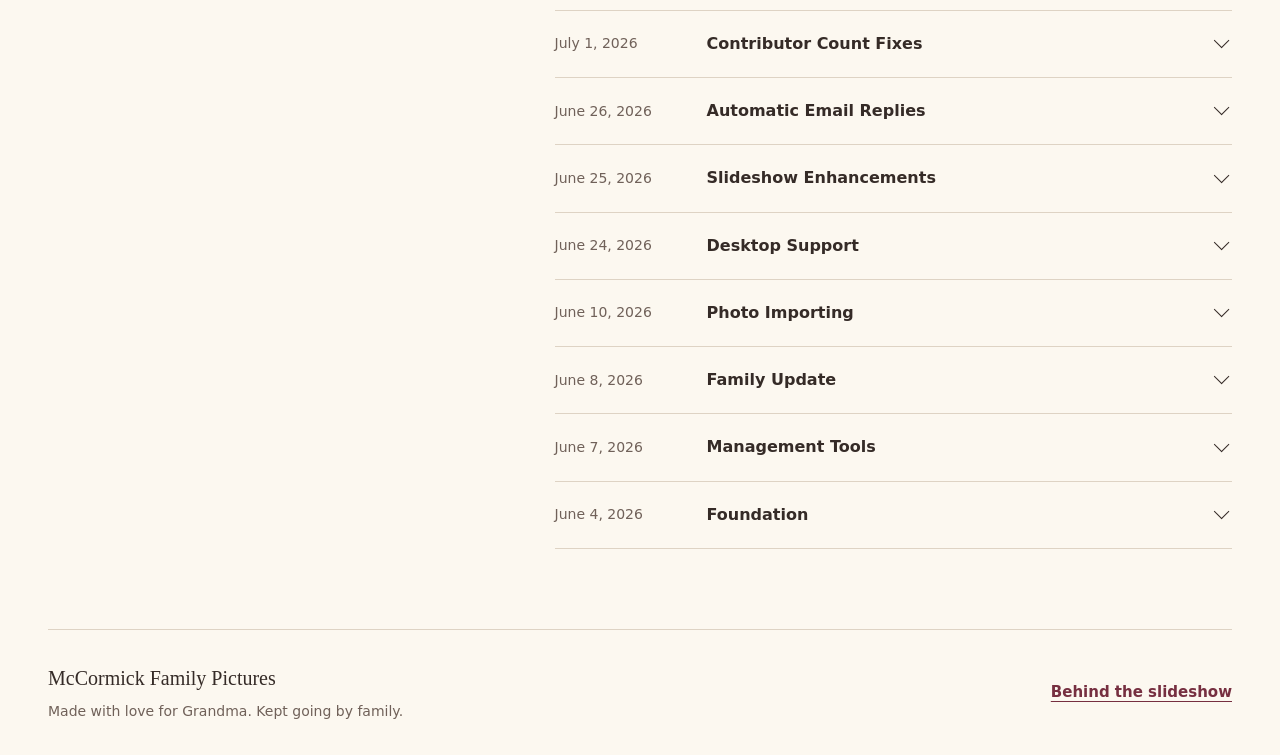
==== commit fe30875c: "Tell the technical story behind McPics and simplify footer navigation" ====
--- a/index.html
+++ b/index.html
@@ -9,6 +9,7 @@
   <link rel="canonical" href="https://mccormickpics.com/" />
   <link rel="icon" type="image/svg+xml" href="data:image/svg+xml,%3Csvg xmlns='http://www.w3.org/2000/svg' viewBox='0 0 32 32'%3E%3Crect width='32' height='32' rx='7' fill='%23762f40'/%3E%3Cpath d='M16 25 6.8 15.8C1 9.5 10.4 3.4 16 10c5.6-6.6 15-.5 9.2 5.8Z' fill='%23fcf8f0'/%3E%3C/svg%3E" />
   <link rel="stylesheet" href="assets/site.css" />
+  <link rel="stylesheet" href="assets/technical.css" />
   <script src="assets/site.js" defer></script>
 </head>
 <body>
@@ -21,6 +22,7 @@
       <nav class="main-nav" aria-label="Main navigation">
         <a href="#how-it-works">How it works</a>
         <a href="#about">Our story</a>
+        <a href="behind-the-slideshow.html">Behind the slideshow</a>
         <a href="#changelog">What's new</a>
       </nav>
       <a class="button button-outline" href="mailto:upload@mccormickpics.com"><svg viewBox="0 0 24 24" fill="none" stroke="currentColor" stroke-width="1.6" stroke-linecap="round" stroke-linejoin="round" aria-hidden="true"><rect x="3" y="5" width="18" height="14" rx="2"/><path d="m3 6 9 7 9-7"/></svg> Send photos</a>
@@ -98,6 +100,7 @@
           <p>Photos sent here can show up right on her TV, bringing a little more connection, comfort, and joy into her room throughout the day.</p>
         </div>
         <p class="story-closing" data-reveal>It is a small project, but it means a lot — a way to share with Grandma the people, memories, and everyday moments that make our family special.</p>
+        <p class="story-more"><a href="behind-the-slideshow.html">Read how McPics works <span aria-hidden="true">&rarr;</span></a></p>
       </div>
     </section>
 
@@ -215,7 +218,7 @@
 
   <footer class="site-footer shell">
     <div><p class="footer-name">McCormick Family Pictures</p><p class="footer-note">Made with love for Grandma. Kept going by family.</p></div>
-    <a href="mailto:upload@mccormickpics.com">Send a little love <svg viewBox="0 0 24 24" fill="none" stroke="currentColor" stroke-width="1.6" stroke-linecap="round" stroke-linejoin="round" aria-hidden="true"><path d="M5 12h14m-6-6 6 6-6 6"/></svg></a>
+    <div class="footer-links"><a href="behind-the-slideshow.html">Behind the slideshow</a></div>
   </footer>
 </body>
 </html>
--- a/assets/technical.css
+++ b/assets/technical.css
@@ -0,0 +1,83 @@
+.story-more { grid-column: 1 / -1; text-align: center; margin-top: -1rem; }
+.story-more a { color: var(--paper); display: inline-flex; gap: .7rem; align-items: center; min-height: 48px; font-weight: 600; text-underline-offset: .4em; }
+.story-more a:focus-visible { outline-color: var(--paper); }
+.footer-links { display: flex; flex-wrap: wrap; gap: .5rem 1.5rem; }
+.footer-links a { min-height: 44px; display: inline-flex; align-items: center; color: var(--wine); font-size: .9375rem; font-weight: 600; }
+.main-nav a[aria-current="page"] { color: var(--wine); text-decoration: underline; }
+.tech-hero { padding-block: 2rem 4rem; }
+.breadcrumb { display: inline-flex; align-items: center; gap: .65rem; color: var(--muted); font-size: .9375rem; min-height: 44px; margin-bottom: 2.25rem; }
+.tech-hero-layout { display: grid; grid-template-columns: 1.35fr .65fr; gap: 4rem; align-items: end; }
+.tech-hero h1 { font-size: clamp(3.25rem, 5.6vw, 5.4rem); line-height: 1.08; max-width: 50rem; margin-top: 1rem; }
+.tech-deck { color: var(--muted); font-size: 1.125rem; line-height: 1.75; max-width: 44rem; margin-top: 1.5rem; }
+.design-note { padding: 1.5rem 0 1.5rem 1.75rem; border-left: 2px solid var(--gold); }
+.design-note h2 { font-size: 1.8rem; line-height: 1.3; letter-spacing: -.02em; margin-top: .85rem; }
+.design-note > p:last-child { color: var(--muted); font-size: .9375rem; margin-top: .85rem; }
+.chapter-nav { display: flex; flex-wrap: wrap; gap: .5rem 2rem; border-block: 1px solid var(--line); padding-block: .6rem; }
+.chapter-nav a { display: inline-flex; align-items: center; gap: .7rem; min-height: 44px; font-size: .9375rem; font-weight: 600; text-decoration: none; }
+.chapter-nav a:hover { text-decoration: underline; }
+.chapter-nav span { color: var(--gold); font-family: var(--serif); font-weight: 400; }
+.technical-section { padding-block: 4rem; }
+.chapter-heading { display: grid; grid-template-columns: 1fr 1fr; align-items: end; gap: 3rem; margin-bottom: 2.5rem; }
+.chapter-heading h2 { font-size: clamp(2.25rem, 3.6vw, 3.25rem); margin-top: .85rem; }
+.chapter-heading > p { color: var(--muted); max-width: 35rem; }
+.photo-journey { display: grid; grid-template-columns: repeat(4, minmax(0, 1fr)); list-style: none; margin: 0; padding: 0; border: 1px solid var(--line); background: var(--white); }
+.photo-journey li { padding: 1.75rem; }
+.photo-journey li + li { border-left: 1px solid var(--line); }
+.photo-journey .step-number { display: block; margin-bottom: 1rem; }
+.photo-journey p { color: var(--muted); margin-top: .65rem; }
+.local-note { margin-top: 1.4rem; color: var(--muted); font-size: .9375rem; max-width: 67rem; }
+.challenges-section { background: #f3ebde; border-block: 1px solid var(--line); }
+.challenge { display: grid; grid-template-columns: .15fr .85fr 1fr; gap: 2rem; padding-block: 2.5rem; border-top: 1px solid #d6c7b5; align-items: start; }
+.challenge-number { color: var(--gold); font-family: var(--serif); font-size: 2rem; line-height: 1; padding-top: .25rem; }
+.challenge h3 { font-family: var(--serif); font-size: 1.75rem; font-weight: 400; line-height: 1.25; max-width: 26rem; }
+.challenge-problem { color: var(--muted); margin-top: .85rem; }
+.challenge-fix > p + p { margin-top: .85rem; }
+.challenge-fix p { color: var(--muted); }
+.challenge-fix strong { color: var(--ink); font-weight: 650; }
+.tradeoff { font-size: .9375rem; border-left: 2px solid #b29472; padding-left: 1rem; }
+.stack-table { width: 100%; border-collapse: collapse; font-size: 1rem; text-align: left; }
+.stack-table th, .stack-table td { padding: 1.25rem; border-bottom: 1px solid var(--line); vertical-align: top; }
+.stack-table thead { background: #f3ebde; }
+.stack-table thead th { font-size: .875rem; color: var(--muted); text-transform: uppercase; letter-spacing: .08em; }
+.stack-table tbody th { font-weight: 600; width: 28%; }
+.stack-table td { color: var(--muted); }
+.stack-table td strong { color: var(--ink); font-weight: 600; }
+.runtime-note { display: grid; grid-template-columns: 1fr 1fr; gap: 3rem; margin-top: 2.5rem; }
+.runtime-note h3 { margin-bottom: .6rem; }
+.runtime-note p { color: var(--muted); }
+.engineering-closing { padding-block: 3.5rem; background: #352129; color: var(--white); }
+.engineering-closing .shell { max-width: 56rem; text-align: center; }
+.engineering-closing h2 { font-size: clamp(2rem, 3.5vw, 3rem); line-height: 1.2; }
+.engineering-closing p { margin: 1.25rem auto 0; color: #ecddd7; max-width: 45rem; }
+.engineering-closing a { display: inline-flex; gap: .75rem; align-items: center; min-height: 48px; margin-top: 1.25rem; font-weight: 600; }
+.engineering-closing a:focus-visible { outline-color: var(--paper); }
+@media (max-width: 1050px) {
+  .tech-hero-layout { grid-template-columns: 1.4fr .6fr; gap: 2rem; }
+  .design-note { padding-left: 1.25rem; }
+  .photo-journey { grid-template-columns: repeat(2, minmax(0, 1fr)); }
+  .photo-journey li:nth-child(3) { border-left: 0; }
+  .photo-journey li:nth-child(n+3) { border-top: 1px solid var(--line); }
+  .challenge { grid-template-columns: 2rem 1fr 1fr; gap: 1.5rem; }
+}
+@media (max-width: 760px) {
+  .tech-hero { padding-block: 1rem 2.5rem; }
+  .breadcrumb { margin-bottom: 1.5rem; }
+  .tech-hero-layout, .chapter-heading, .runtime-note { grid-template-columns: 1fr; gap: 1.5rem; }
+  .tech-hero h1 { font-size: clamp(2.6rem, 9vw, 4rem); }
+  .tech-deck { font-size: 1.0625rem; }
+  .design-note { padding-block: .5rem; }
+  .design-note h2 { font-size: 1.5rem; }
+  .chapter-nav { gap: .25rem 1.25rem; }
+  .technical-section { padding-block: 2.75rem; }
+  .photo-journey li { padding: 1.25rem; }
+  .challenge { grid-template-columns: 1.75rem 1fr; gap: .75rem 1rem; padding-block: 2rem; }
+  .challenge-fix { grid-column: 2; }
+  .challenge h3 { font-size: 1.5rem; }
+  .challenge-number { font-size: 1.5rem; }
+  .stack-table th, .stack-table td { padding: 1rem .5rem; }
+  .stack-table tbody th { width: 35%; }
+}
+@media (max-width: 430px) {
+  .photo-journey { grid-template-columns: 1fr; }
+  .photo-journey li + li { border-left: 0; border-top: 1px solid var(--line); }
+}
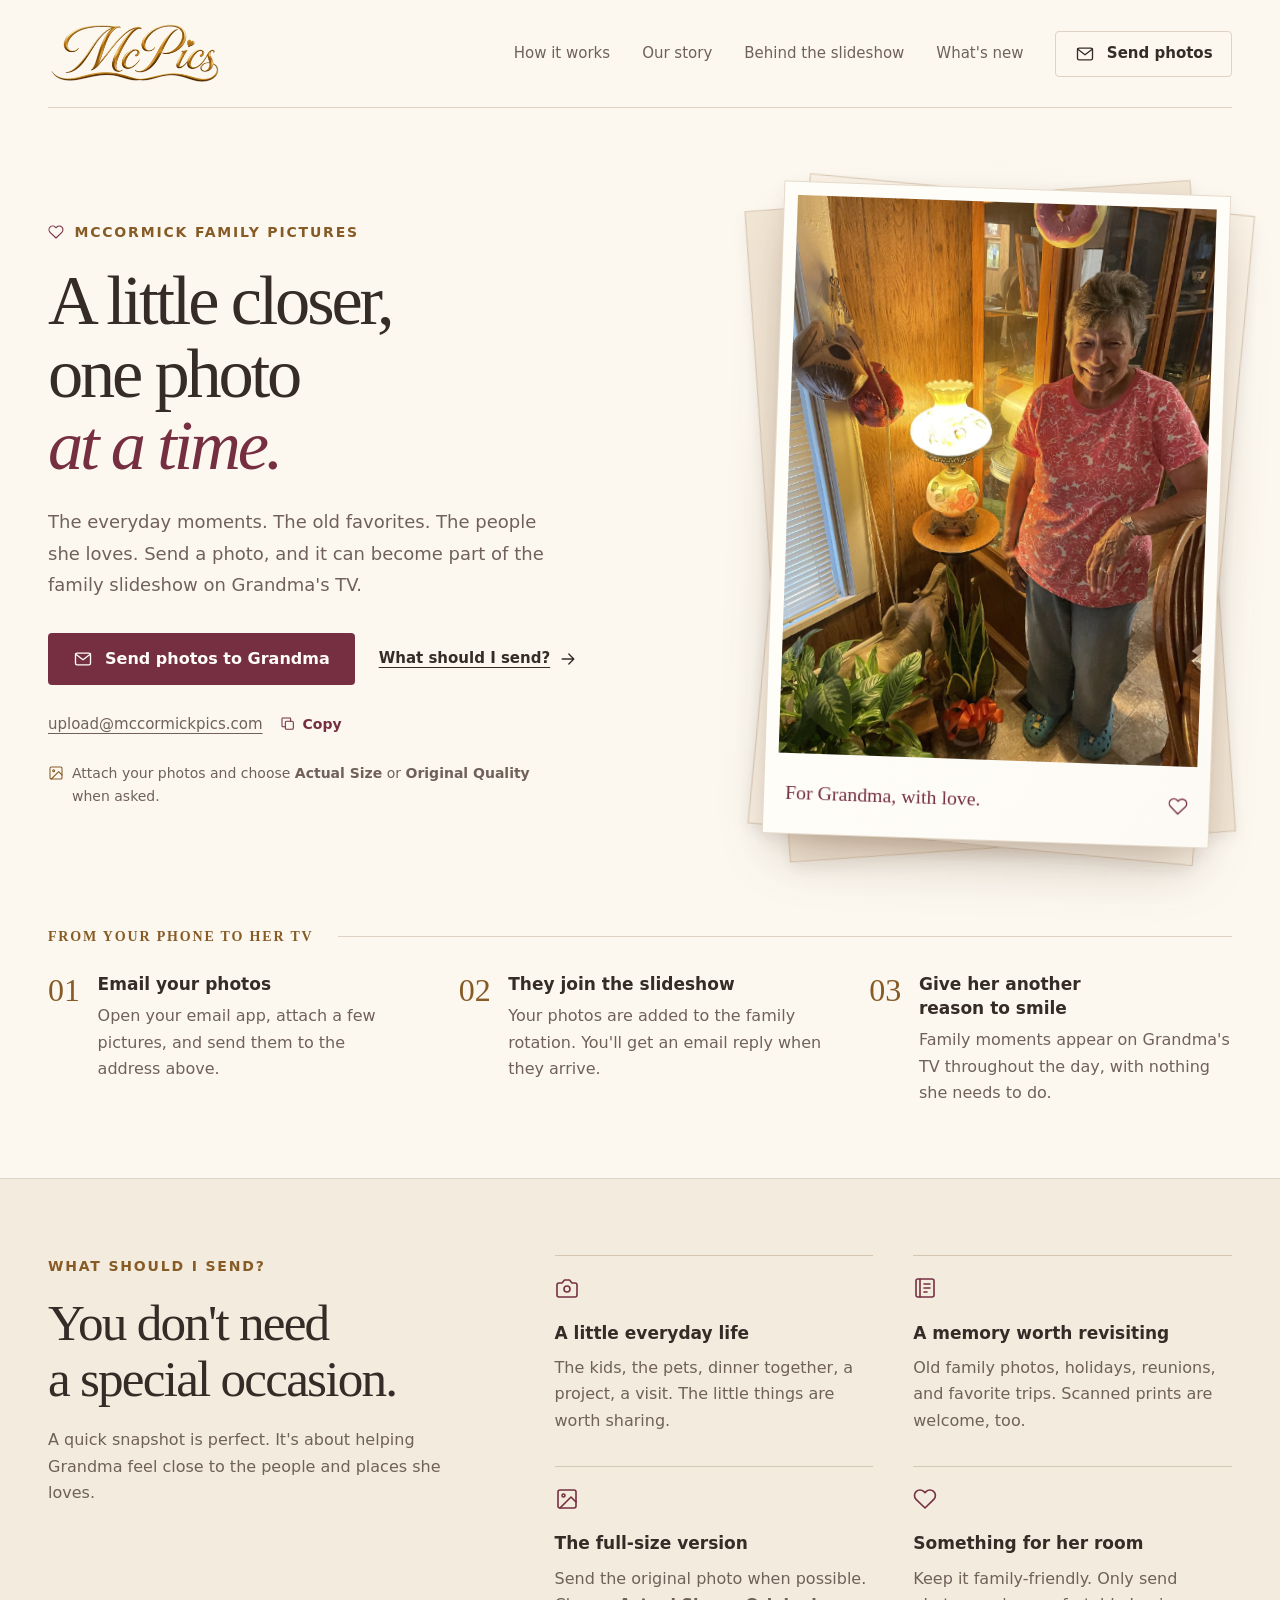
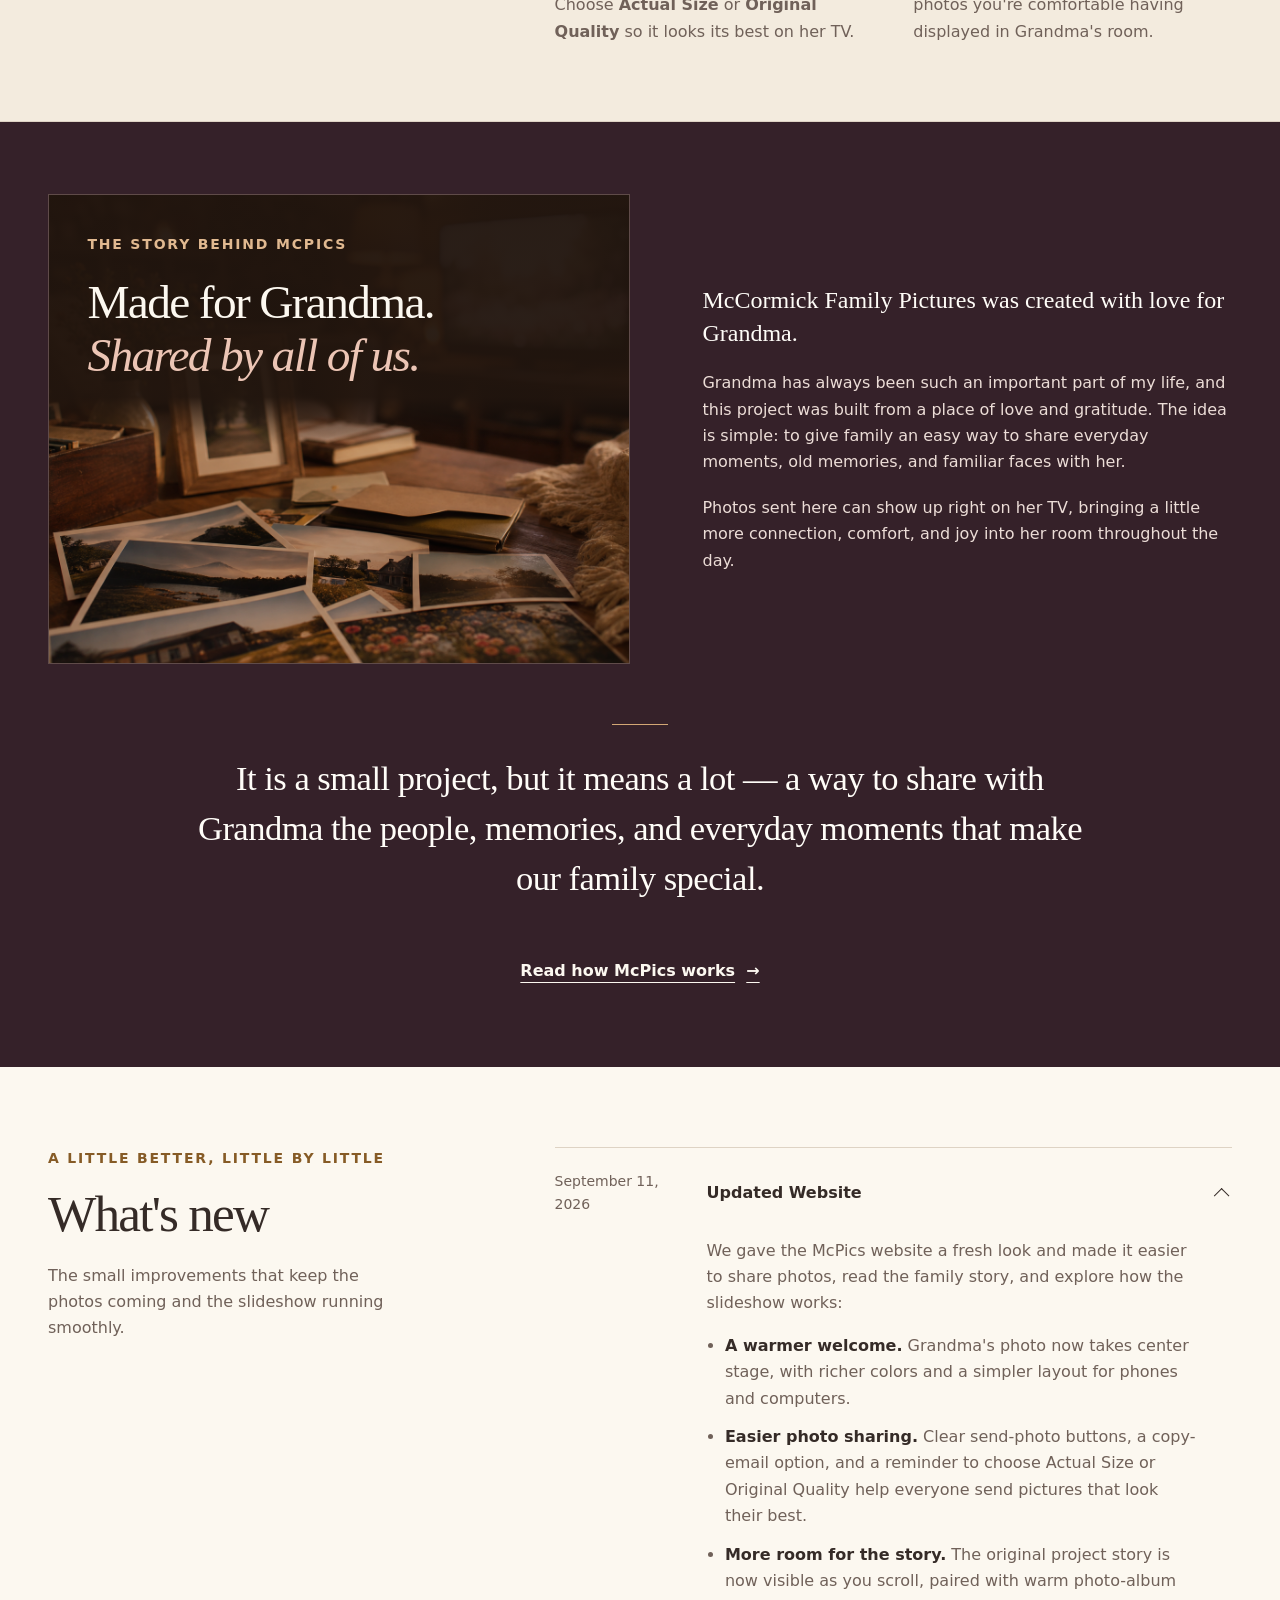
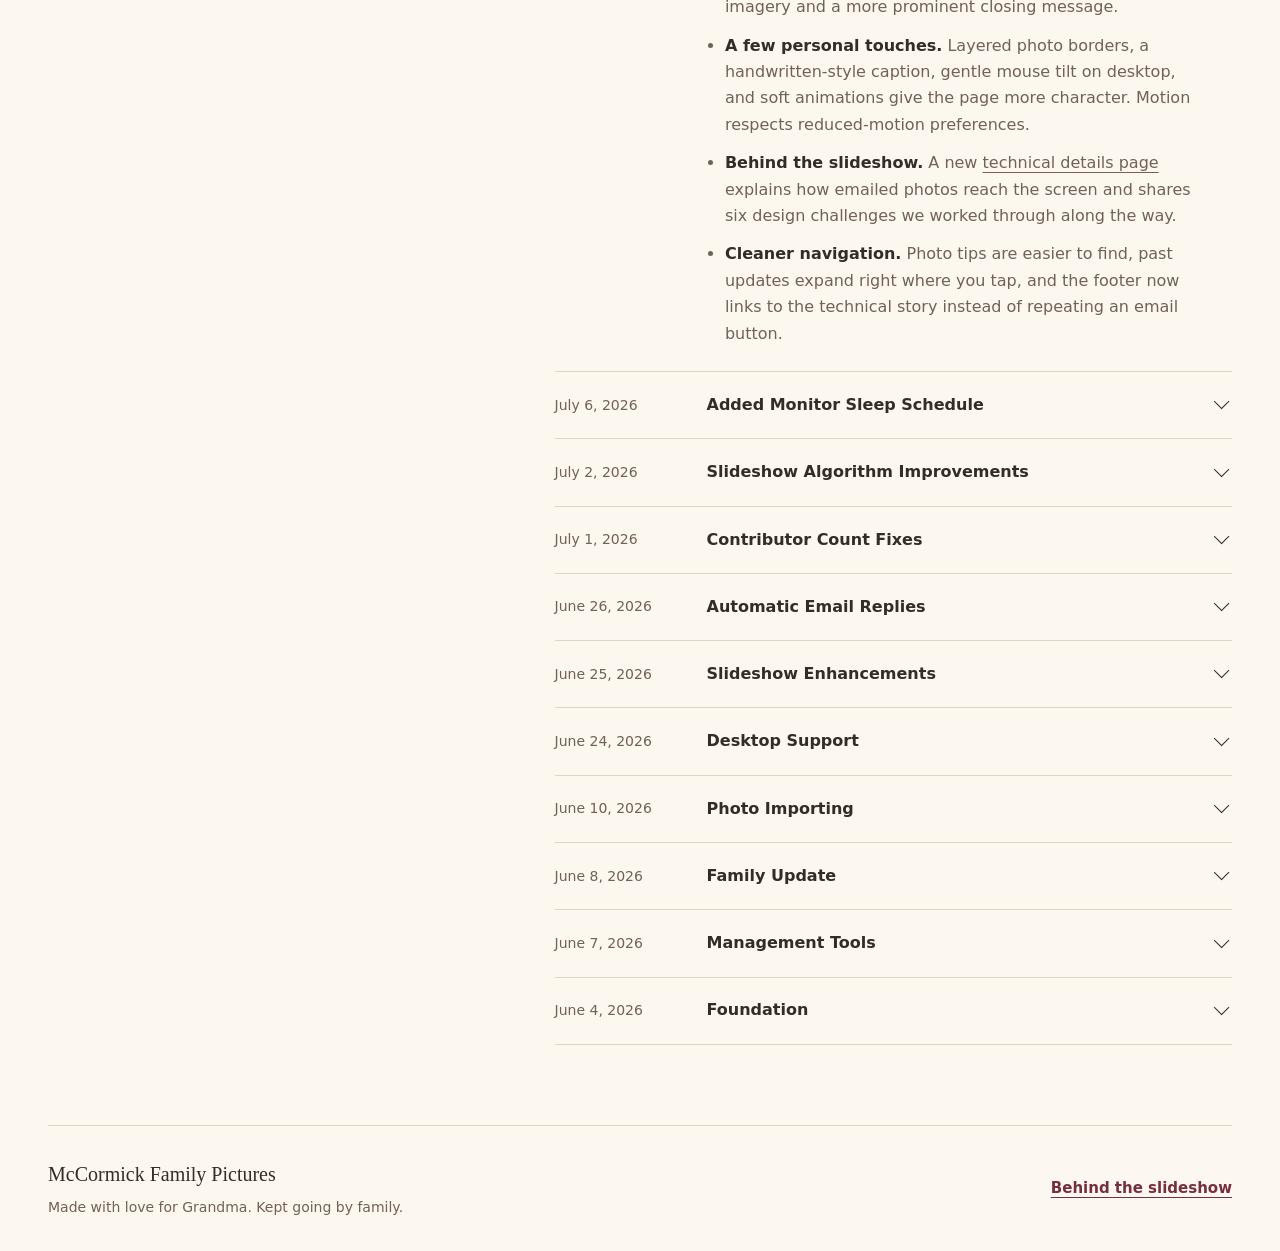
==== commit 7c2106a5: "Add September 11 Updated Website changelog entry" ====
--- a/index.html
+++ b/index.html
@@ -112,6 +112,18 @@
       </div>
       <div class="updates-list">
         <details class="update" open>
+          <summary><time datetime="2026-09-11">September 11, 2026</time><span>Updated Website</span><span class="expand-icon" aria-hidden="true"></span></summary>
+          <div class="update-body"><p>We gave the McPics website a fresh look and made it easier to share photos, read the family story, and explore how the slideshow works:</p>
+              <ul>
+                <li><strong>A warmer welcome.</strong> Grandma's photo now takes center stage, with richer colors and a simpler layout for phones and computers.</li>
+                <li><strong>Easier photo sharing.</strong> Clear send-photo buttons, a copy-email option, and a reminder to choose Actual Size or Original Quality help everyone send pictures that look their best.</li>
+                <li><strong>More room for the story.</strong> The original project story is now visible as you scroll, paired with warm photo-album imagery and a more prominent closing message.</li>
+                <li><strong>A few personal touches.</strong> Layered photo borders, a handwritten-style caption, gentle mouse tilt on desktop, and soft animations give the page more character. Motion respects reduced-motion preferences.</li>
+                <li><strong>Behind the slideshow.</strong> A new <a href="behind-the-slideshow.html">technical details page</a> explains how emailed photos reach the screen and shares six design challenges we worked through along the way.</li>
+                <li><strong>Cleaner navigation.</strong> Photo tips are easier to find, past updates expand right where you tap, and the footer now links to the technical story instead of repeating an email button.</li>
+              </ul></div>
+        </details>
+        <details class="update">
           <summary><time datetime="2026-07-06">July 6, 2026</time><span>Added Monitor Sleep Schedule</span><span class="expand-icon" aria-hidden="true"></span></summary>
           <div class="update-body"><p>We added a schedule so the display can rest during quiet hours and come back for the slideshow when it is time.</p>
               <ul>
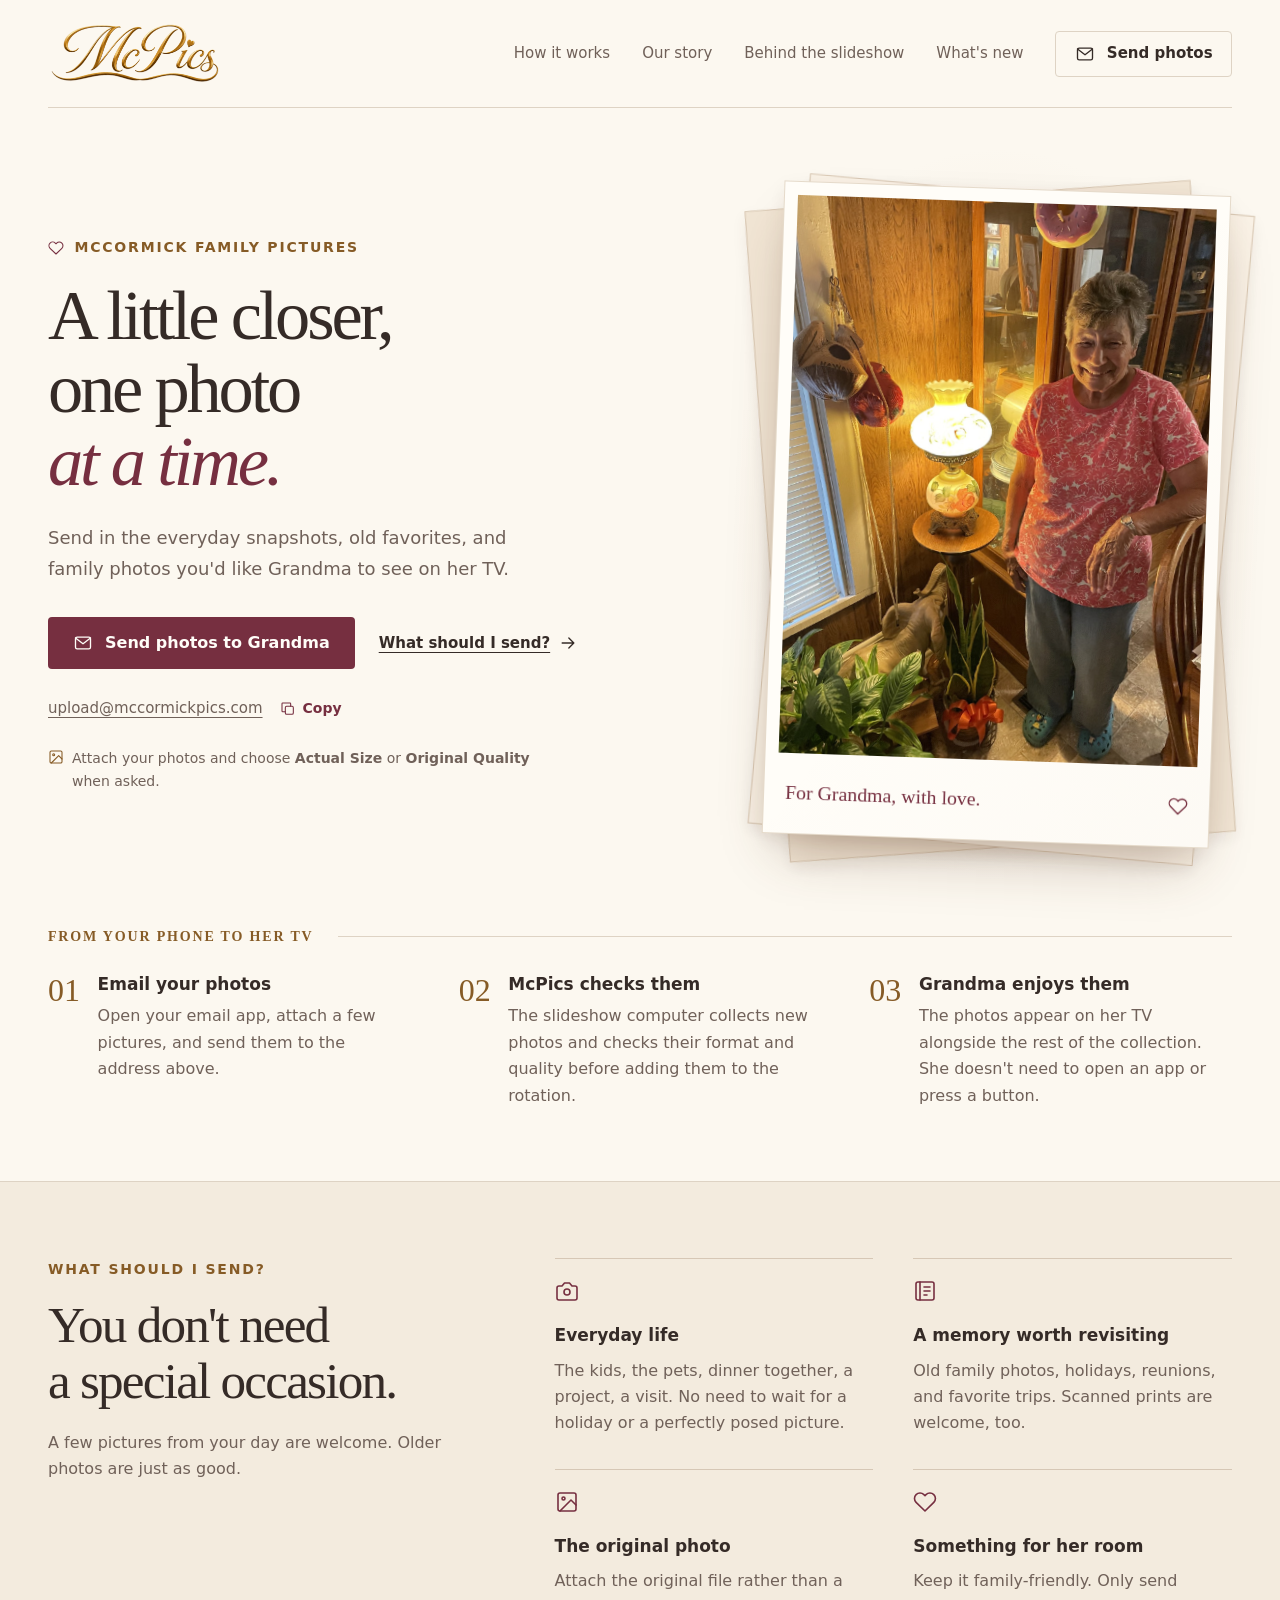
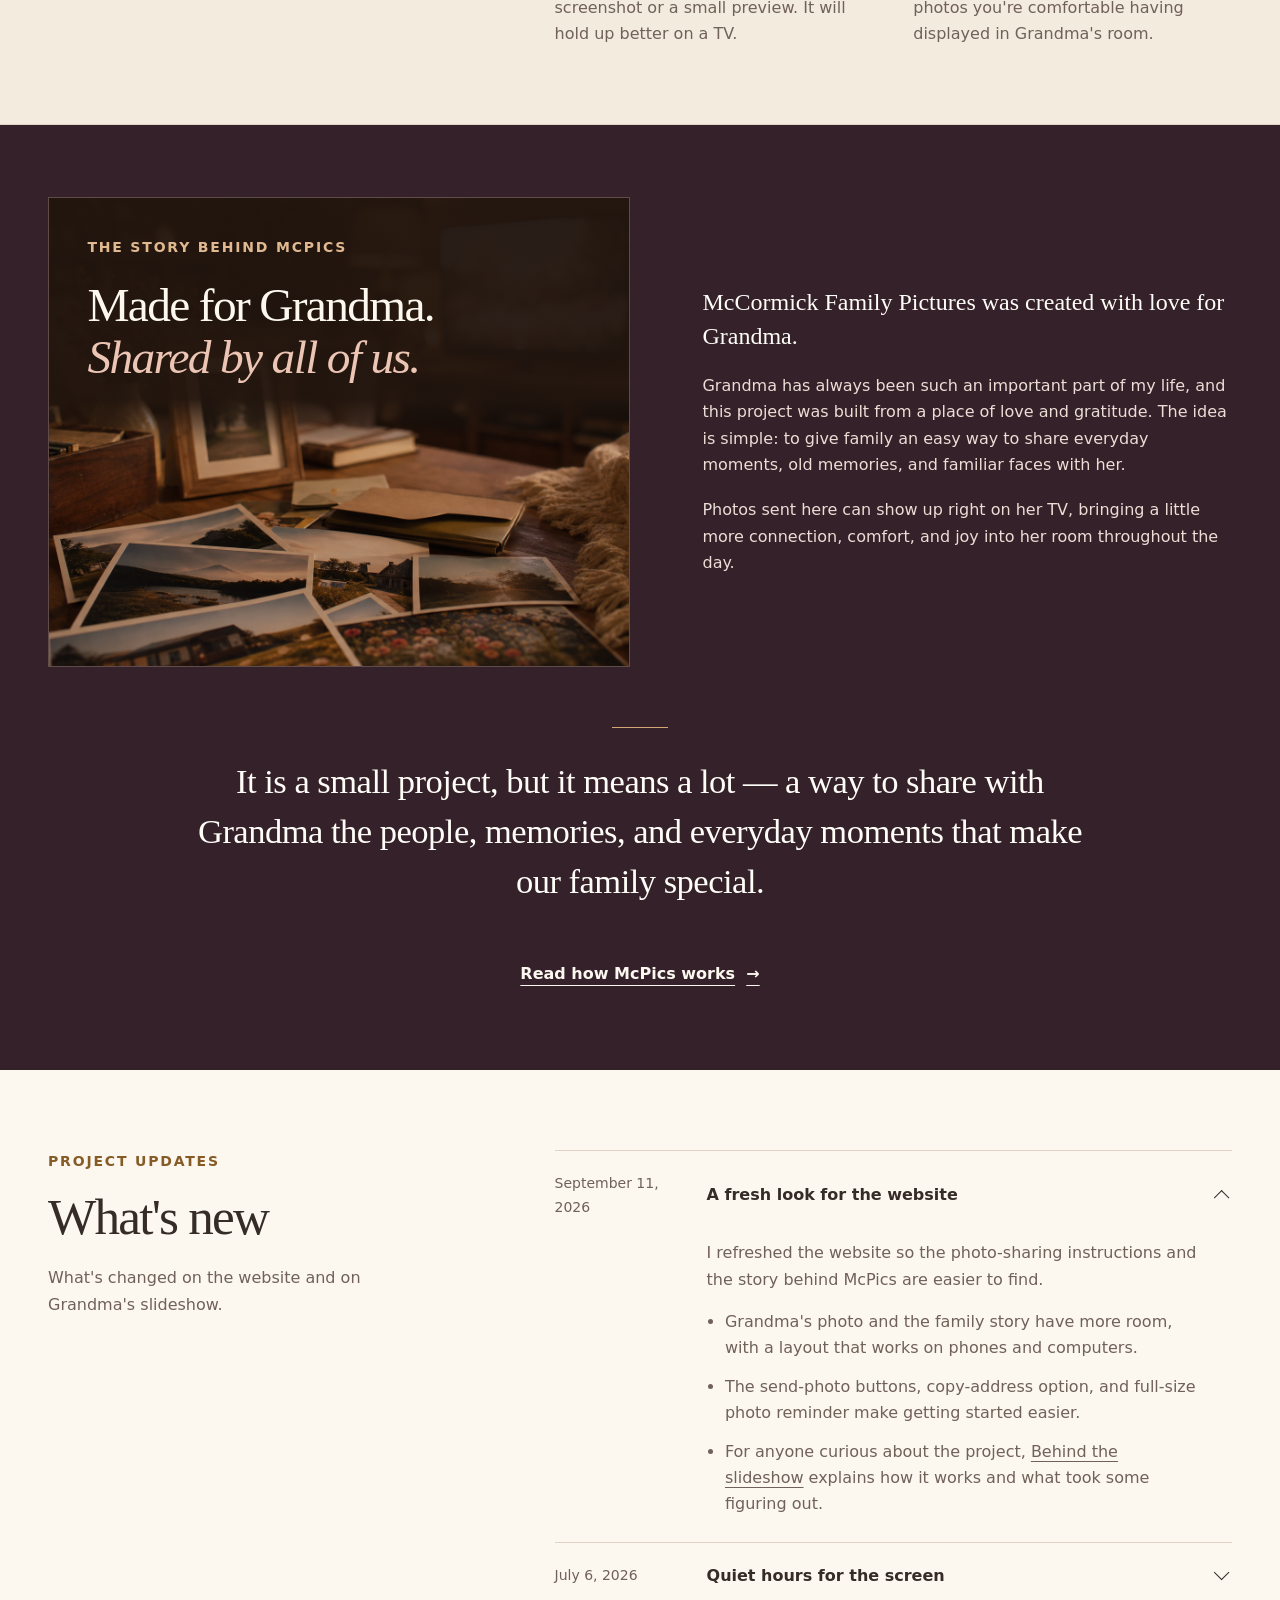
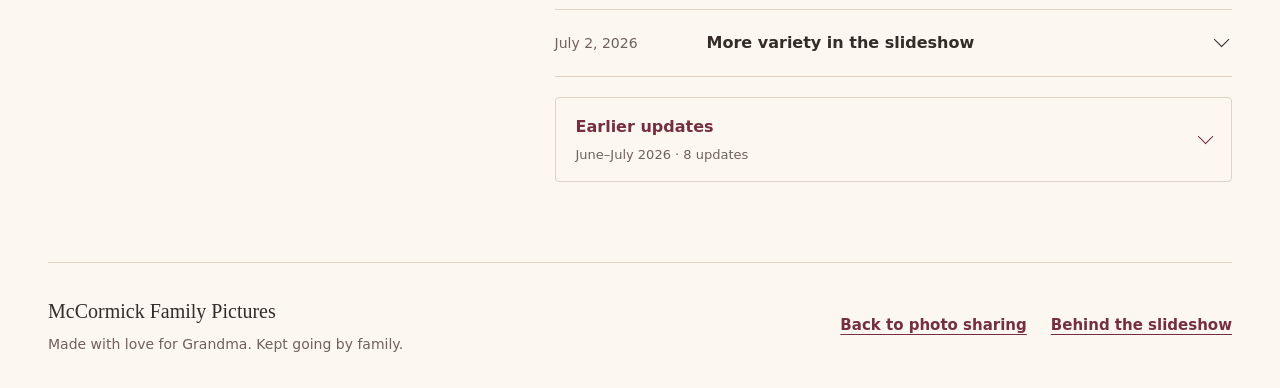
==== commit 7705ecec: "Unify the McPics story, updates, and navigation" ====
--- a/index.html
+++ b/index.html
@@ -7,6 +7,21 @@
   <meta name="description" content="Share everyday moments, old memories, and familiar faces with Grandma. Email your family photos to McPics and they can become part of her TV slideshow." />
   <title>McCormick Family Pictures · Made with love for Grandma</title>
   <link rel="canonical" href="https://mccormickpics.com/" />
+  <meta property="og:type" content="website" />
+  <meta property="og:site_name" content="McCormick Family Pictures" />
+  <meta property="og:title" content="McCormick Family Pictures" />
+  <meta property="og:description" content="Share everyday moments, old memories, and familiar faces with Grandma. Email your family photos to McPics and they can become part of her TV slideshow." />
+  <meta property="og:url" content="https://mccormickpics.com/" />
+  <meta property="og:image" content="https://mccormickpics.com/assets/mcpics-social-2026-09.png" />
+  <meta property="og:image:type" content="image/png" />
+  <meta property="og:image:width" content="1200" />
+  <meta property="og:image:height" content="628" />
+  <meta property="og:image:alt" content="The gold McPics logo on a burgundy background, with McCormick Family Pictures and A little closer, one photo at a time." />
+  <meta name="twitter:card" content="summary_large_image" />
+  <meta name="twitter:title" content="McCormick Family Pictures" />
+  <meta name="twitter:description" content="Share everyday moments, old memories, and familiar faces with Grandma. Email your family photos to McPics and they can become part of her TV slideshow." />
+  <meta name="twitter:image" content="https://mccormickpics.com/assets/mcpics-social-2026-09.png" />
+  <meta name="twitter:image:alt" content="The gold McPics logo on a burgundy background, with McCormick Family Pictures and A little closer, one photo at a time." />
   <link rel="icon" type="image/svg+xml" href="data:image/svg+xml,%3Csvg xmlns='http://www.w3.org/2000/svg' viewBox='0 0 32 32'%3E%3Crect width='32' height='32' rx='7' fill='%23762f40'/%3E%3Cpath d='M16 25 6.8 15.8C1 9.5 10.4 3.4 16 10c5.6-6.6 15-.5 9.2 5.8Z' fill='%23fcf8f0'/%3E%3C/svg%3E" />
   <link rel="stylesheet" href="assets/site.css" />
   <link rel="stylesheet" href="assets/technical.css" />
@@ -34,7 +49,7 @@
       <div class="hero-copy">
         <p class="eyebrow"><svg viewBox="0 0 24 24" fill="none" stroke="currentColor" stroke-width="1.6" stroke-linecap="round" stroke-linejoin="round" aria-hidden="true"><path d="M20.8 4.6a5.5 5.5 0 0 0-7.8 0L12 5.7l-1.1-1.1a5.5 5.5 0 0 0-7.8 7.8L12 21l8.8-8.6a5.5 5.5 0 0 0 0-7.8Z"/></svg> McCormick Family Pictures</p>
         <h1 id="hero-heading">A little closer,<br />one photo<br /><em>at a time.</em></h1>
-        <p class="hero-description">The everyday moments. The old favorites. The people she loves. Send a photo, and it can become part of the family slideshow on Grandma's TV.</p>
+        <p class="hero-description">Send in the everyday snapshots, old favorites, and family photos you'd like Grandma to see on her TV.</p>
         <div class="send-actions" id="send">
           <a class="button button-primary" href="mailto:upload@mccormickpics.com"><svg viewBox="0 0 24 24" fill="none" stroke="currentColor" stroke-width="1.6" stroke-linecap="round" stroke-linejoin="round" aria-hidden="true"><rect x="3" y="5" width="18" height="14" rx="2"/><path d="m3 6 9 7 9-7"/></svg> Send photos to Grandma</a>
           <a class="text-link" href="#tips">What should I send? <svg viewBox="0 0 24 24" fill="none" stroke="currentColor" stroke-width="1.6" stroke-linecap="round" stroke-linejoin="round" aria-hidden="true"><path d="M5 12h14m-6-6 6 6-6 6"/></svg></a>
@@ -64,8 +79,8 @@
       <div class="section-line"><h2 class="eyebrow" id="how-heading">From your phone to her TV</h2></div>
       <ol class="steps">
         <li><span class="step-number" aria-hidden="true">01</span><div><h3>Email your photos</h3><p>Open your email app, attach a few pictures, and send them to the address above.</p></div></li>
-        <li><span class="step-number" aria-hidden="true">02</span><div><h3>They join the slideshow</h3><p>Your photos are added to the family rotation. You'll get an email reply when they arrive.</p></div></li>
-        <li><span class="step-number" aria-hidden="true">03</span><div><h3>Give her another reason to smile</h3><p>Family moments appear on Grandma's TV throughout the day, with nothing she needs to do.</p></div></li>
+        <li><span class="step-number" aria-hidden="true">02</span><div><h3>McPics checks them</h3><p>The slideshow computer collects new photos and checks their format and quality before adding them to the rotation.</p></div></li>
+        <li><span class="step-number" aria-hidden="true">03</span><div><h3>Grandma enjoys them</h3><p>The photos appear on her TV alongside the rest of the collection. She doesn't need to open an app or press a button.</p></div></li>
       </ol>
     </section>
 
@@ -74,12 +89,12 @@
         <div class="section-intro">
           <p class="eyebrow">What should I send?</p>
           <h2 id="tips-heading">You don't need<br />a special occasion.</h2>
-          <p>A quick snapshot is perfect. It's about helping Grandma feel close to the people and places she loves.</p>
+          <p>A few pictures from your day are welcome. Older photos are just as good.</p>
         </div>
         <div class="tips-grid">
-          <article class="tip"><svg viewBox="0 0 24 24" fill="none" stroke="currentColor" stroke-width="1.6" stroke-linecap="round" stroke-linejoin="round" aria-hidden="true"><path d="M14.5 4h-5L7 7H4a2 2 0 0 0-2 2v10a2 2 0 0 0 2 2h16a2 2 0 0 0 2-2V9a2 2 0 0 0-2-2h-3Z"/><circle cx="12" cy="13" r="3"/></svg><h3>A little everyday life</h3><p>The kids, the pets, dinner together, a project, a visit. The little things are worth sharing.</p></article>
+          <article class="tip"><svg viewBox="0 0 24 24" fill="none" stroke="currentColor" stroke-width="1.6" stroke-linecap="round" stroke-linejoin="round" aria-hidden="true"><path d="M14.5 4h-5L7 7H4a2 2 0 0 0-2 2v10a2 2 0 0 0 2 2h16a2 2 0 0 0 2-2V9a2 2 0 0 0-2-2h-3Z"/><circle cx="12" cy="13" r="3"/></svg><h3>Everyday life</h3><p>The kids, the pets, dinner together, a project, a visit. No need to wait for a holiday or a perfectly posed picture.</p></article>
           <article class="tip"><svg viewBox="0 0 24 24" fill="none" stroke="currentColor" stroke-width="1.6" stroke-linecap="round" stroke-linejoin="round" aria-hidden="true"><rect x="3" y="3" width="18" height="18" rx="2"/><path d="M7 3v18m4-13h6m-6 4h6m-6 4h3"/></svg><h3>A memory worth revisiting</h3><p>Old family photos, holidays, reunions, and favorite trips. Scanned prints are welcome, too.</p></article>
-          <article class="tip"><svg viewBox="0 0 24 24" fill="none" stroke="currentColor" stroke-width="1.6" stroke-linecap="round" stroke-linejoin="round" aria-hidden="true"><rect x="3" y="3" width="18" height="18" rx="2"/><circle cx="8.5" cy="8.5" r="1.5"/><path d="m21 15-5-5L5 21"/></svg><h3>The full-size version</h3><p>Send the original photo when possible. Choose <strong>Actual Size</strong> or <strong>Original Quality</strong> so it looks its best on her TV.</p></article>
+          <article class="tip"><svg viewBox="0 0 24 24" fill="none" stroke="currentColor" stroke-width="1.6" stroke-linecap="round" stroke-linejoin="round" aria-hidden="true"><rect x="3" y="3" width="18" height="18" rx="2"/><circle cx="8.5" cy="8.5" r="1.5"/><path d="m21 15-5-5L5 21"/></svg><h3>The original photo</h3><p>Attach the original file rather than a screenshot or a small preview. It will hold up better on a TV.</p></article>
           <article class="tip"><svg viewBox="0 0 24 24" fill="none" stroke="currentColor" stroke-width="1.6" stroke-linecap="round" stroke-linejoin="round" aria-hidden="true"><path d="M20.8 4.6a5.5 5.5 0 0 0-7.8 0L12 5.7l-1.1-1.1a5.5 5.5 0 0 0-7.8 7.8L12 21l8.8-8.6a5.5 5.5 0 0 0 0-7.8Z"/></svg><h3>Something for her room</h3><p>Keep it family-friendly. Only send photos you're comfortable having displayed in Grandma's room.</p></article>
         </div>
       </div>
@@ -106,123 +121,89 @@
 
     <section class="updates-section shell" id="changelog" aria-labelledby="updates-heading">
       <div class="updates-heading">
-        <p class="eyebrow">A little better, little by little</p>
+        <p class="eyebrow">Project updates</p>
         <h2 id="updates-heading">What's new</h2>
-        <p>The small improvements that keep the photos coming and the slideshow running smoothly.</p>
+        <p>What's changed on the website and on Grandma's slideshow.</p>
       </div>
       <div class="updates-list">
         <details class="update" open>
-          <summary><time datetime="2026-09-11">September 11, 2026</time><span>Updated Website</span><span class="expand-icon" aria-hidden="true"></span></summary>
-          <div class="update-body"><p>We gave the McPics website a fresh look and made it easier to share photos, read the family story, and explore how the slideshow works:</p>
-              <ul>
-                <li><strong>A warmer welcome.</strong> Grandma's photo now takes center stage, with richer colors and a simpler layout for phones and computers.</li>
-                <li><strong>Easier photo sharing.</strong> Clear send-photo buttons, a copy-email option, and a reminder to choose Actual Size or Original Quality help everyone send pictures that look their best.</li>
-                <li><strong>More room for the story.</strong> The original project story is now visible as you scroll, paired with warm photo-album imagery and a more prominent closing message.</li>
-                <li><strong>A few personal touches.</strong> Layered photo borders, a handwritten-style caption, gentle mouse tilt on desktop, and soft animations give the page more character. Motion respects reduced-motion preferences.</li>
-                <li><strong>Behind the slideshow.</strong> A new <a href="behind-the-slideshow.html">technical details page</a> explains how emailed photos reach the screen and shares six design challenges we worked through along the way.</li>
-                <li><strong>Cleaner navigation.</strong> Photo tips are easier to find, past updates expand right where you tap, and the footer now links to the technical story instead of repeating an email button.</li>
-              </ul></div>
-        </details>
-        <details class="update">
-          <summary><time datetime="2026-07-06">July 6, 2026</time><span>Added Monitor Sleep Schedule</span><span class="expand-icon" aria-hidden="true"></span></summary>
-          <div class="update-body"><p>We added a schedule so the display can rest during quiet hours and come back for the slideshow when it is time.</p>
-              <ul>
-                <li><strong>Scheduled screen rest.</strong> The monitor can now follow a sleep schedule instead of staying bright all day and night.</li>
-                <li><strong>Less overnight distraction.</strong> The slideshow can step aside during sleep hours so the room stays calmer when photos are not needed.</li>
-                <li><strong>Automatic return.</strong> When the schedule says it is time to wake, the display can come back to the normal family photo rotation.</li>
-              </ul></div>
-        </details>
-        <details class="update">
-          <summary><time datetime="2026-07-02">July 2, 2026</time><span>Slideshow Algorithm Improvements</span><span class="expand-icon" aria-hidden="true"></span></summary>
-          <div class="update-body"><p>A few improvements to how the slideshow picks and shows your photos:</p>
-              <ul>
-                <li><strong>Every photo gets its turn.</strong> We fixed a quirk where a handful of photos repeated far too often while others rarely appeared. The slideshow now works through the whole collection evenly before coming back around.</li>
-                <li><strong>New photos still get a moment in the spotlight.</strong> When someone sends in new pictures, they show up promptly a few times, then settle into the regular rotation with everything else.</li>
-                <li><strong>Names display properly.</strong> However your email signs your name, lowercase, ALL CAPS, or anything in between, it now shows up neatly formatted on the slideshow and contributor boards.</li>
-                <li><strong>Better duplicate detection.</strong> When the same photo arrives from more than one person, we're smarter about crediting everyone while showing it just once.</li>
-              </ul></div>
-        </details>
-        <details class="update">
-          <summary><time datetime="2026-07-01">July 1, 2026</time><span>Contributor Count Fixes</span><span class="expand-icon" aria-hidden="true"></span></summary>
-          <div class="update-body"><p>We cleaned up a couple of counting issues behind the scenes:</p>
-              <ul>
-                <li><strong>More accurate contributor names.</strong> Fixed a bug where someone could be counted as two different contributors on the stats page if one of their photos arrived with incomplete sender info, showing up as a username like "elodell1515" instead of their real name.</li>
-                <li><strong>Smarter duplicate-photo detection.</strong> Fixed the duplicate-photo detector being a little too aggressive. Two different photos taken moments apart, like a quick burst, could get flagged as "the same picture" and only one would be counted or shown. Matching is now tighter so genuinely different photos no longer get merged together.</li>
-              </ul></div>
-        </details>
-        <details class="update">
-          <summary><time datetime="2026-06-26">June 26, 2026</time><span>Automatic Email Replies</span><span class="expand-icon" aria-hidden="true"></span></summary>
-          <div class="update-body"><p>We've made emailing photos to the family slideshow friendlier and smarter:</p>
-              <ul>
-                <li><strong>A thank-you when your photos arrive.</strong> Email in your pictures and you'll get a quick "we got your photos - thank you!" note so you know they made it. Send several at once and we'll bundle them into one tidy reply instead of cluttering your inbox.</li>
-                <li><strong>A heads-up if a photo came through too small.</strong> Phones often shrink photos when emailing them. If one arrives too small to look good on screen, we'll let you know which one and show you how to resend it at full quality. On an iPhone, just choose "Actual Size" when you attach it.</li>
-                <li><strong>A nudge if an email arrives empty.</strong> If something goes wrong and your email comes through with no photos attached, we'll let you know so you can try again.</li>
-                <li><strong>A sharper slideshow.</strong> Photos that are too low-resolution are now automatically kept off the screen, so everything stays crisp. Send a higher-quality version anytime and it'll take its place.</li>
-                <li><strong>A sweeter McPics logo.</strong> We also tweaked the logo with a small heart above the i.</li>
-              </ul></div>
-        </details>
-        <details class="update">
-          <summary><time datetime="2026-06-25">June 25, 2026</time><span>Slideshow Enhancements</span><span class="expand-icon" aria-hidden="true"></span></summary>
-          <div class="update-body"><p>
-                We've been busy making the family photo slideshow even nicer to watch. Here's what's new:
-              </p>
-              <ul>
-                <li><strong>Looks great on any screen.</strong> Photos and the Family Update screen now scale smoothly for Full HD monitors and big 4K TVs.</li>
-                <li><strong>Smoother transitions.</strong> Photos gently fade from one to the next.</li>
-                <li><strong>Cleaner captions.</strong> The "who sent it and when" note now appears after each photo loads.</li>
-                <li><strong>Distraction-free display.</strong> The mouse pointer hides itself when it is not being used.</li>
-                <li><strong>Never gets stuck.</strong> If a photo cannot be shown, the slideshow simply moves on.</li>
-                <li><strong>Smarter Family Update board.</strong> Everyone is counted once, even if they send photos from more than one email address.</li>
-                <li><strong>Best-quality photos.</strong> Behind-the-scenes cleanup helps keep the sharpest versions on screen.</li>
-              </ul></div>
-        </details>
-        <details class="update">
-          <summary><time datetime="2026-06-24">June 24, 2026</time><span>Desktop Support</span><span class="expand-icon" aria-hidden="true"></span></summary>
-          <div class="update-body"><p>We made McPics easier to support from the desktop:</p>
-              <ul>
-                <li><strong>One-click shortcuts.</strong> Added simple desktop/menu shortcuts for the slideshow, settings, Family Update preview, and status checks.</li>
-                <li><strong>Better remote troubleshooting.</strong> The status shortcut helps quickly check whether McPics is running, importing photos, and seeing the local photo library.</li>
-                <li><strong>Cleaner relaunches.</strong> The slideshow can be reopened manually without waiting through the startup delay.</li>
-              </ul></div>
-        </details>
-        <details class="update">
-          <summary><time datetime="2026-06-10">June 10, 2026</time><span>Photo Importing</span><span class="expand-icon" aria-hidden="true"></span></summary>
-          <div class="update-body"><p>We made photo importing more reliable:</p>
-              <ul>
-                <li><strong>Fewer duplicate photos.</strong> McPics can now recognize exact duplicates from the same sender.</li>
-                <li><strong>Safer retries.</strong> If Gmail slows down or hits a quota limit, McPics stops cleanly and tries again later instead of making a mess.</li>
-                <li><strong>Better contributor credit.</strong> If two family members send the same photo, McPics can still give credit without cluttering the slideshow.</li>
-              </ul></div>
-        </details>
-        <details class="update">
-          <summary><time datetime="2026-06-08">June 8, 2026</time><span>Family Update</span><span class="expand-icon" aria-hidden="true"></span></summary>
-          <div class="update-body"><p>We added the Family Update experience:</p>
-              <ul>
-                <li><strong>Family Update screen.</strong> McPics now shows a friendly snapshot of recent photo activity.</li>
-                <li><strong>Fairer slideshow.</strong> New and rarely seen photos get priority so the same pictures do not repeat too often.</li>
-                <li><strong>iPhone photo support.</strong> Emailed HEIC/HEIF photos can be converted so they work in the browser slideshow.</li>
-                <li><strong>More predictable startup.</strong> Setup and day-to-day running were separated so the appliance starts faster and more reliably.</li>
-              </ul></div>
-        </details>
-        <details class="update">
-          <summary><time datetime="2026-06-07">June 7, 2026</time><span>Management Tools</span><span class="expand-icon" aria-hidden="true"></span></summary>
-          <div class="update-body"><p>We made McPics easier to manage:</p>
-              <ul>
-                <li><strong>Photo history.</strong> McPics started tracking which photos have appeared and how often.</li>
-                <li><strong>Smarter photo picking.</strong> The slideshow began choosing photos from the server so it can balance what has already been shown.</li>
-                <li><strong>Local settings page.</strong> Added a simple admin page for checking and adjusting McPics from the laptop.</li>
-              </ul></div>
-        </details>
-        <details class="update">
-          <summary><time datetime="2026-06-04">June 4, 2026</time><span>Foundation</span><span class="expand-icon" aria-hidden="true"></span></summary>
-          <div class="update-body"><p>McPics got its foundation:</p>
-              <ul>
-                <li><strong>Project started.</strong> Built the first local photo slideshow for Theresa's Linux Mint TV laptop.</li>
-                <li><strong>Local photo library.</strong> McPics began reading photos from the laptop and showing them full-screen in the browser.</li>
-                <li><strong>SQLite tracking.</strong> Added a local database so imported photos, senders, and photo history could be remembered.</li>
-                <li><strong>Sender folders.</strong> Photos could be organized by who sent them, while still appearing together in the slideshow.</li>
-                <li><strong>Remote-support basics.</strong> Started adding clear setup, logging, and health-check pieces so the system could be maintained over TeamViewer.</li>
-              </ul></div>
+          <summary><time datetime="2026-09-11">September 11, 2026</time><span>A fresh look for the website</span><span class="expand-icon" aria-hidden="true"></span></summary>
+          <div class="update-body"><p>I refreshed the website so the photo-sharing instructions and the story behind McPics are easier to find.</p>
+              <ul>
+                <li>Grandma's photo and the family story have more room, with a layout that works on phones and computers.</li>
+                <li>The send-photo buttons, copy-address option, and full-size photo reminder make getting started easier.</li>
+                <li>For anyone curious about the project, <a href="behind-the-slideshow.html">Behind the slideshow</a> explains how it works and what took some figuring out.</li>
+              </ul></div>
+        </details>
+        <details class="update">
+          <summary><time datetime="2026-07-06">July 6, 2026</time><span>Quiet hours for the screen</span><span class="expand-icon" aria-hidden="true"></span></summary>
+          <div class="update-body"><p>The screen can now turn off on a schedule and return to the slideshow afterward. The computer stays on to collect new photos, without keeping the room bright overnight.</p></div>
+        </details>
+        <details class="update">
+          <summary><time datetime="2026-07-02">July 2, 2026</time><span>More variety in the slideshow</span><span class="expand-icon" aria-hidden="true"></span></summary>
+          <div class="update-body"><p>I adjusted the photo rotation after finding that some pictures repeated too often.</p>
+              <ul>
+                <li>Photos that haven't appeared recently get more priority, while new arrivals still get a short turn in the spotlight. The order isn't a strict loop.</li>
+                <li>Contributor names display more consistently, regardless of capitalization in the original email.</li>
+                <li>When more than one person sends the same picture, duplicate handling does a better job of keeping contributor credit without repeating the photo.</li>
+              </ul></div>
+        </details>
+        <details class="update-archive">
+          <summary><span>Earlier updates <small>June–July 2026 · 8 updates</small></span><span class="expand-icon" aria-hidden="true"></span></summary>
+          <div class="archive-entries">
+        <details class="update">
+          <summary><time datetime="2026-07-01">July 1, 2026</time><span>Keeping contributor counts accurate</span><span class="expand-icon" aria-hidden="true"></span></summary>
+          <div class="update-body"><p>Two fixes help keep track of everyone's photos:</p>
+              <ul>
+                <li>Incomplete sender information could make one person appear as two contributors. Those records are now handled more consistently.</li>
+                <li>Similar pictures taken moments apart were sometimes mistaken for duplicates. Stricter matching helps keep those separate shots in the slideshow.</li>
+              </ul></div>
+        </details>
+        <details class="update">
+          <summary><time datetime="2026-06-26">June 26, 2026</time><span>Replies when photos arrive</span><span class="expand-icon" aria-hidden="true"></span></summary>
+          <div class="update-body"><p>McPics can now send automatic replies when that option is enabled:</p>
+              <ul>
+                <li>A thank-you confirms an import, with photos sent close together grouped into one reply.</li>
+                <li>If a photo is too small or an email has no photos attached, a notice explains how to try again.</li>
+                <li>Low-resolution photos are kept out of the rotation. Sending the original gives McPics a better version to use.</li>
+                <li>The McPics logo also gained a small heart above the i.</li>
+              </ul></div>
+        </details>
+        <details class="update">
+          <summary><time datetime="2026-06-25">June 25, 2026</time><span>Smoother photos and captions</span><span class="expand-icon" aria-hidden="true"></span></summary>
+          <div class="update-body"><p>This round of changes focused on watching the slideshow:</p>
+              <ul>
+                <li>Photos fade into one another, captions wait for the photo to load, and the mouse pointer hides when idle.</li>
+                <li>The layout scales for Full HD and 4K screens. If an image fails to load, the slideshow can skip it and move on.</li>
+                <li>The Family Update board handles contributors with multiple email addresses more consistently, and cleanup helps retain higher-quality copies.</li>
+              </ul></div>
+        </details>
+        <details class="update">
+          <summary><time datetime="2026-06-24">June 24, 2026</time><span>Easier support from a distance</span><span class="expand-icon" aria-hidden="true"></span></summary>
+          <div class="update-body"><p>I added desktop shortcuts for the slideshow, settings, Family Update preview, and status checks. They make it quicker to check imports and the photo library, or reopen the slideshow without waiting through its normal startup delay.</p></div>
+        </details>
+        <details class="update">
+          <summary><time datetime="2026-06-10">June 10, 2026</time><span>More reliable photo importing</span><span class="expand-icon" aria-hidden="true"></span></summary>
+          <div class="update-body"><p>McPics now recognizes exact duplicate photos from the same sender and can preserve credit when different people send the same picture. If the email service reaches a limit, importing stops cleanly and can try again later.</p></div>
+        </details>
+        <details class="update">
+          <summary><time datetime="2026-06-08">June 8, 2026</time><span>A Family Update screen</span><span class="expand-icon" aria-hidden="true"></span></summary>
+          <div class="update-body"><p>The slideshow gained a Family Update screen showing recent photo activity.</p>
+              <ul>
+                <li>Photo selection began giving new and rarely seen pictures more priority.</li>
+                <li>HEIC/HEIF photos from iPhones can be converted for the slideshow.</li>
+                <li>Installation tasks were separated from everyday startup so the computer has less to do when it turns on.</li>
+              </ul></div>
+        </details>
+        <details class="update">
+          <summary><time datetime="2026-06-07">June 7, 2026</time><span>Photo history and settings</span><span class="expand-icon" aria-hidden="true"></span></summary>
+          <div class="update-body"><p>McPics began recording which photos had appeared and how often, then using that history to choose the next picture. A local settings page made it possible to check and adjust the slideshow from the computer.</p></div>
+        </details>
+        <details class="update">
+          <summary><time datetime="2026-06-04">June 4, 2026</time><span>The first slideshow</span><span class="expand-icon" aria-hidden="true"></span></summary>
+          <div class="update-body"><p>I built the first local photo slideshow for Grandma's TV. It read pictures from the computer and displayed them fullscreen in a browser.</p><p>A database kept track of photos and senders, folders organized the imports, and basic logs and health checks helped me support it remotely.</p></div>
+        </details>
+          </div>
         </details>
       </div>
     </section>
@@ -230,7 +211,7 @@
 
   <footer class="site-footer shell">
     <div><p class="footer-name">McCormick Family Pictures</p><p class="footer-note">Made with love for Grandma. Kept going by family.</p></div>
-    <div class="footer-links"><a href="behind-the-slideshow.html">Behind the slideshow</a></div>
+    <div class="footer-links"><a href="#send">Back to photo sharing</a><a href="behind-the-slideshow.html">Behind the slideshow</a></div>
   </footer>
 </body>
 </html>
--- a/assets/site.css
+++ b/assets/site.css
@@ -119,9 +119,22 @@
 .expand-icon { width: .7rem; height: .7rem; border-right: 1.5px solid; border-bottom: 1.5px solid; transform: rotate(45deg); margin-top: -.4rem; transition: transform .2s; }
 .update[open] .expand-icon { transform: rotate(225deg); margin-top: .3rem; }
 .update-body { padding: 0 2rem 1.5rem 9.5rem; font-size: 1rem; color: var(--muted); }
+.update-body p + p { margin-top: .85rem; }
 .update-body ul { padding-left: 1.15rem; margin-bottom: 0; }
 .update-body li + li { margin-top: .75rem; }
 .update-body strong { color: var(--ink); font-weight: 600; }
+.update-archive { margin-top: 1.25rem; border: 1px solid var(--line); border-radius: 4px; }
+.update-archive > summary { display: flex; justify-content: space-between; align-items: center; gap: 1rem; padding: 1rem 1.25rem; list-style: none; cursor: pointer; color: var(--wine); font-weight: 600; }
+.update-archive > summary::-webkit-details-marker { display: none; }
+.update-archive > summary:hover { background: #f3ebde; }
+.update-archive > summary small { display: block; margin-top: .2rem; color: var(--muted); font-size: .8125rem; font-weight: 400; }
+.update-archive[open] > summary .expand-icon { transform: rotate(225deg); margin-top: .3rem; }
+.archive-entries { padding-inline: 1.25rem; }
+.archive-entries .update:last-child { border-bottom: 0; }
+.archive-entries .update summary { grid-template-columns: 1fr 1rem; gap: .35rem 1rem; }
+.archive-entries .update time, .archive-entries .update summary > span:nth-child(2) { grid-column: 1; }
+.archive-entries .update .expand-icon { grid-column: 2; grid-row: 1 / 3; }
+.archive-entries .update-body { padding-left: 0; padding-right: 1rem; }
 .site-footer { border-top: 1px solid var(--line); padding-block: 2rem; display: flex; justify-content: space-between; align-items: center; gap: 1.5rem; }
 .footer-name { font-family: var(--serif); font-size: 1.25rem; }
 .footer-note { color: var(--muted); font-size: .875rem; margin-top: .3rem; }
@@ -147,9 +160,12 @@
 }
 @media (max-width: 760px) {
   .shell { width: calc(100% - 2.5rem); }
-  .site-header { min-height: 86px; gap: 1rem; }
+  .site-header { min-height: 86px; display: grid; grid-template-columns: 1fr auto; gap: .5rem 1rem; }
   .brand { width: 140px; }
-  .main-nav { display: none; }
+  .header-right { display: contents; }
+  .header-right > .button { grid-column: 2; grid-row: 1; }
+  .main-nav { display: grid; grid-template-columns: repeat(2, minmax(0, 1fr)); grid-column: 1 / -1; grid-row: 2; gap: 0 1rem; border-top: 1px solid var(--line); padding-top: .25rem; }
+  .main-nav a { display: flex; align-items: center; min-height: 44px; padding-block: .5rem; font-size: .875rem; }
   .hero { grid-template-columns: 1fr; padding-block: 2.5rem 3rem; gap: 2.5rem; }
   .hero-copy { max-width: 36rem; }
   h1 { font-size: clamp(3.15rem, 9vw, 4.5rem); max-width: 35rem; }
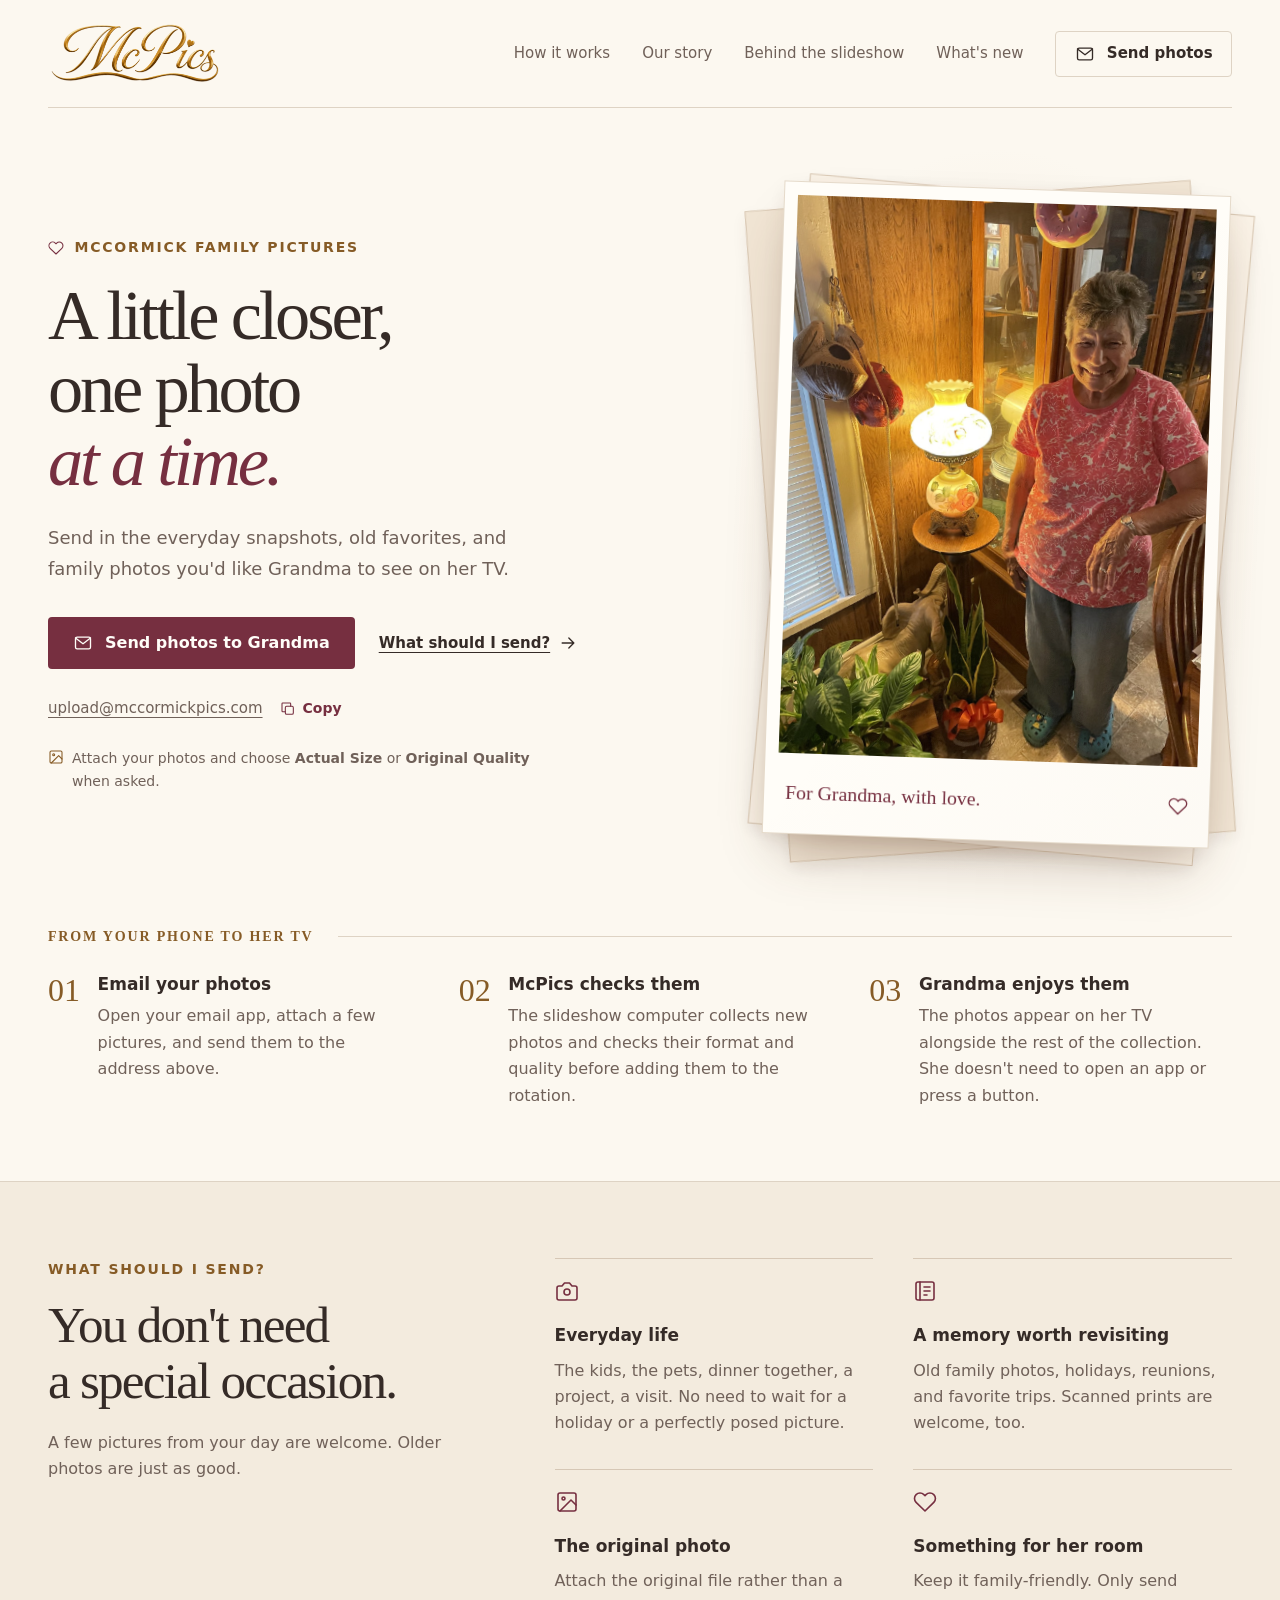
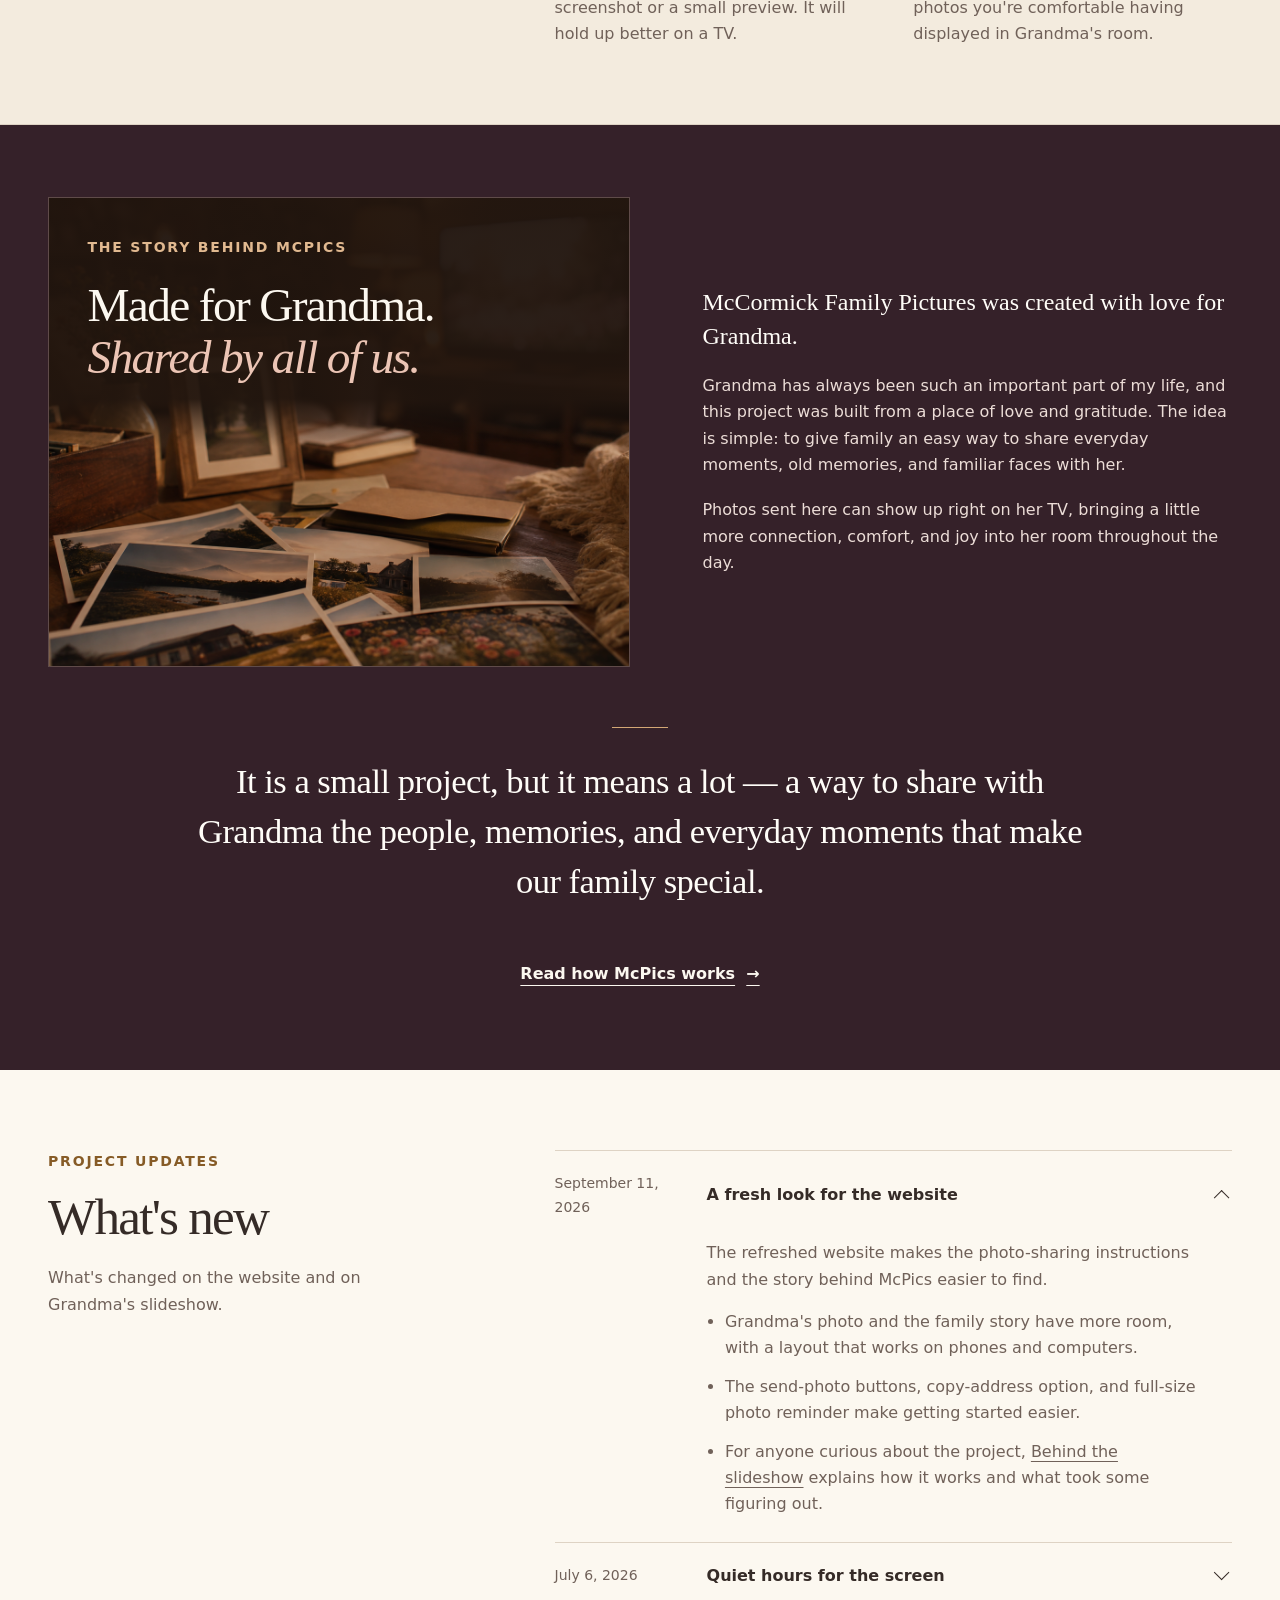
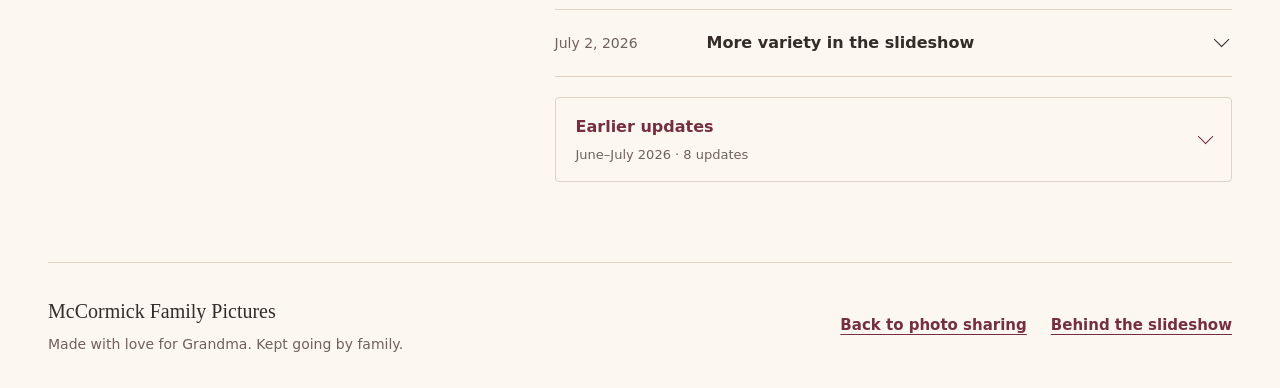
==== commit 4580f548: "Keep McPics updates focused on the photos and family" ====
--- a/index.html
+++ b/index.html
@@ -128,7 +128,7 @@
       <div class="updates-list">
         <details class="update" open>
           <summary><time datetime="2026-09-11">September 11, 2026</time><span>A fresh look for the website</span><span class="expand-icon" aria-hidden="true"></span></summary>
-          <div class="update-body"><p>I refreshed the website so the photo-sharing instructions and the story behind McPics are easier to find.</p>
+          <div class="update-body"><p>The refreshed website makes the photo-sharing instructions and the story behind McPics easier to find.</p>
               <ul>
                 <li>Grandma's photo and the family story have more room, with a layout that works on phones and computers.</li>
                 <li>The send-photo buttons, copy-address option, and full-size photo reminder make getting started easier.</li>
@@ -141,7 +141,7 @@
         </details>
         <details class="update">
           <summary><time datetime="2026-07-02">July 2, 2026</time><span>More variety in the slideshow</span><span class="expand-icon" aria-hidden="true"></span></summary>
-          <div class="update-body"><p>I adjusted the photo rotation after finding that some pictures repeated too often.</p>
+          <div class="update-body"><p>Changes to the photo rotation help keep a handful of pictures from repeating too often.</p>
               <ul>
                 <li>Photos that haven't appeared recently get more priority, while new arrivals still get a short turn in the spotlight. The order isn't a strict loop.</li>
                 <li>Contributor names display more consistently, regardless of capitalization in the original email.</li>
@@ -180,7 +180,7 @@
         </details>
         <details class="update">
           <summary><time datetime="2026-06-24">June 24, 2026</time><span>Easier support from a distance</span><span class="expand-icon" aria-hidden="true"></span></summary>
-          <div class="update-body"><p>I added desktop shortcuts for the slideshow, settings, Family Update preview, and status checks. They make it quicker to check imports and the photo library, or reopen the slideshow without waiting through its normal startup delay.</p></div>
+          <div class="update-body"><p>New desktop shortcuts open the slideshow, settings, Family Update preview, and status checks. They make it quicker to check imports and the photo library, or reopen the slideshow without waiting through its normal startup delay.</p></div>
         </details>
         <details class="update">
           <summary><time datetime="2026-06-10">June 10, 2026</time><span>More reliable photo importing</span><span class="expand-icon" aria-hidden="true"></span></summary>
@@ -201,7 +201,7 @@
         </details>
         <details class="update">
           <summary><time datetime="2026-06-04">June 4, 2026</time><span>The first slideshow</span><span class="expand-icon" aria-hidden="true"></span></summary>
-          <div class="update-body"><p>I built the first local photo slideshow for Grandma's TV. It read pictures from the computer and displayed them fullscreen in a browser.</p><p>A database kept track of photos and senders, folders organized the imports, and basic logs and health checks helped me support it remotely.</p></div>
+          <div class="update-body"><p>The first version of McPics brought a local photo slideshow to Grandma's TV. It read pictures from the computer and displayed them fullscreen in a browser.</p><p>A database kept track of photos and senders, folders organized the imports, and basic logs and health checks made remote support possible.</p></div>
         </details>
           </div>
         </details>
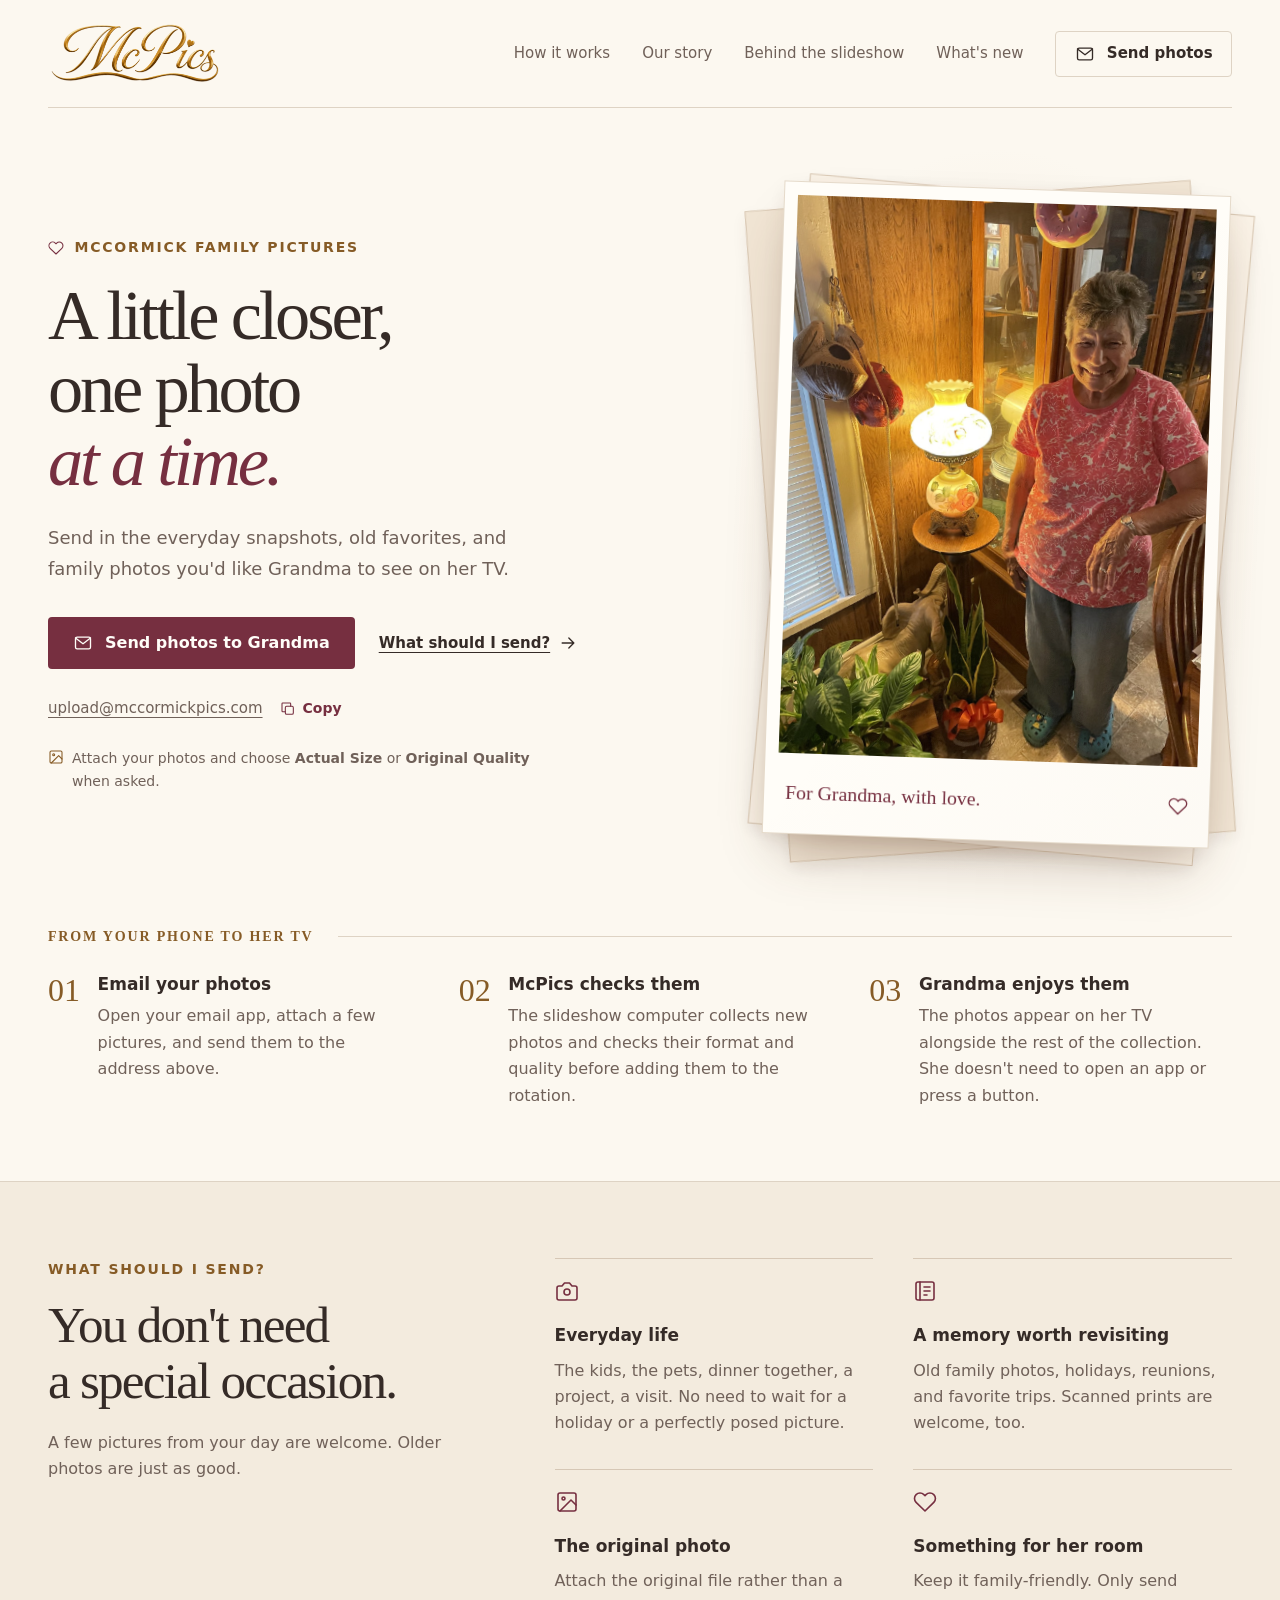
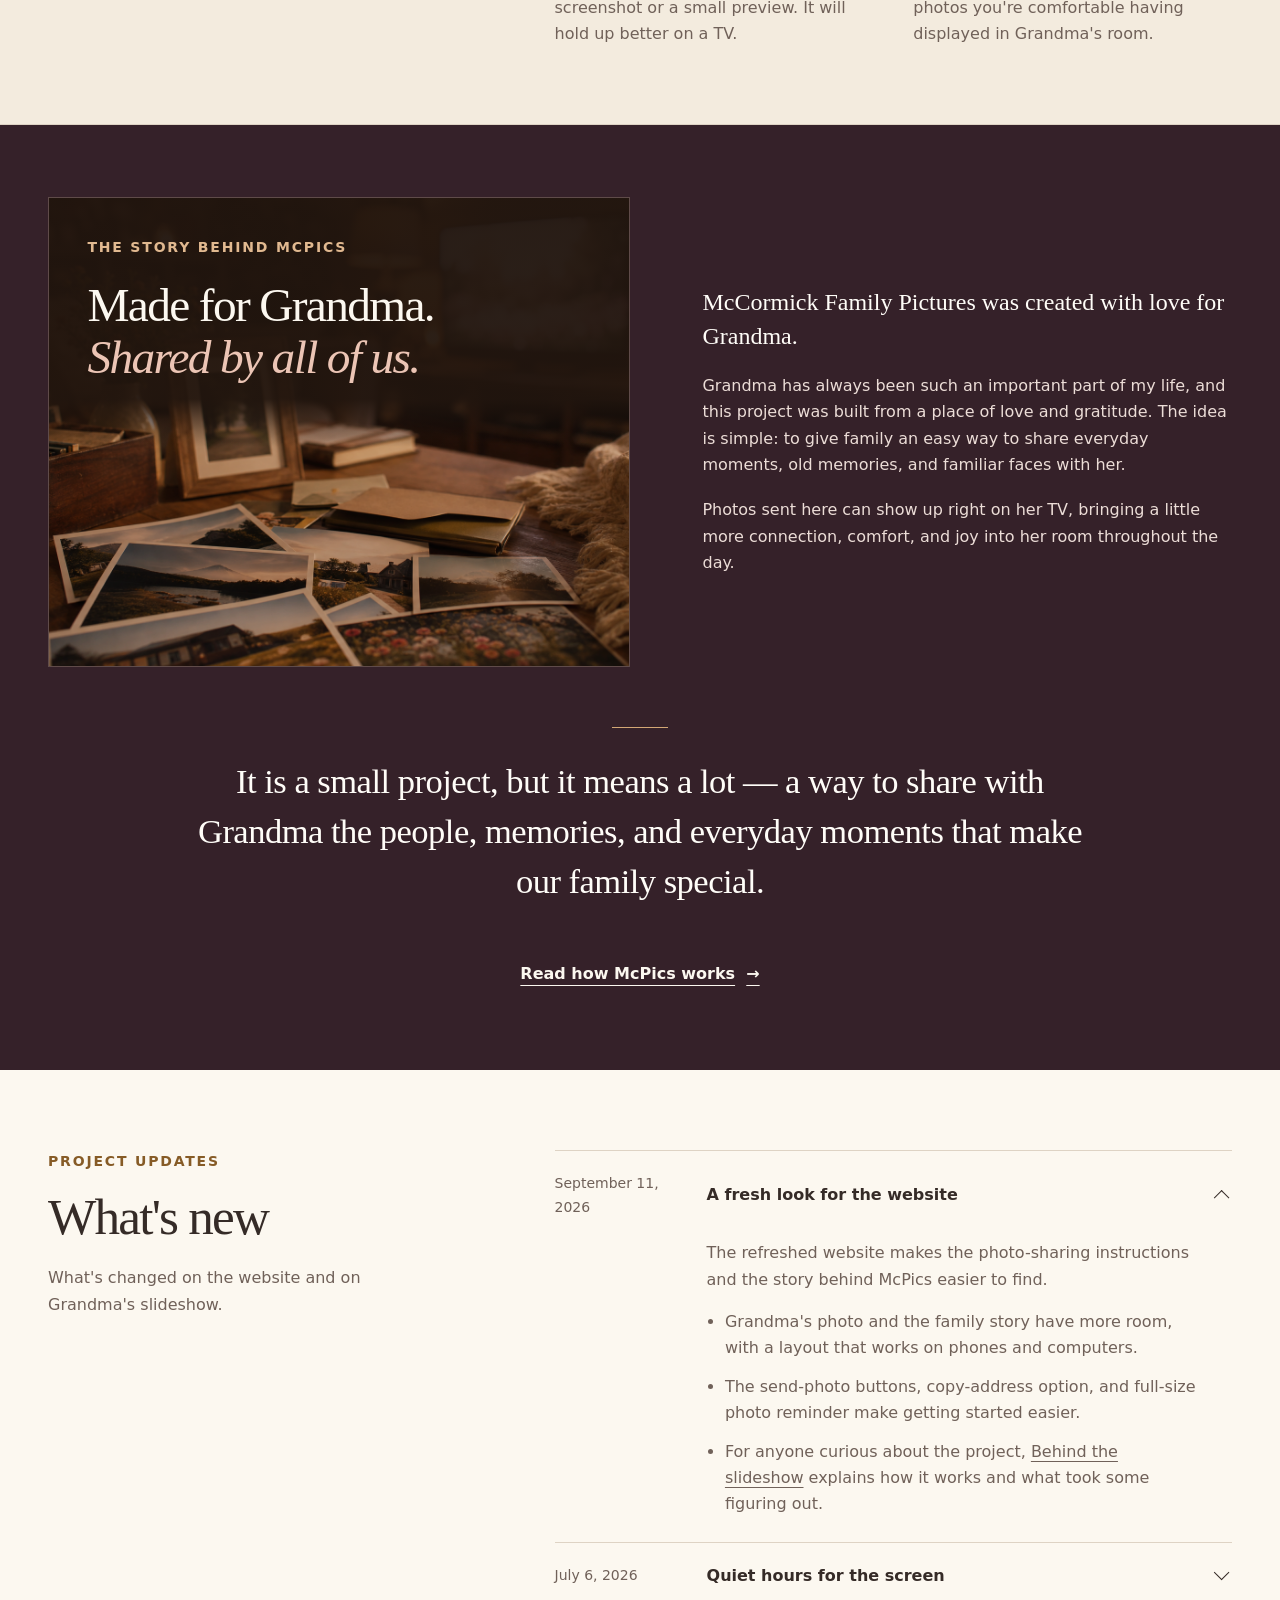
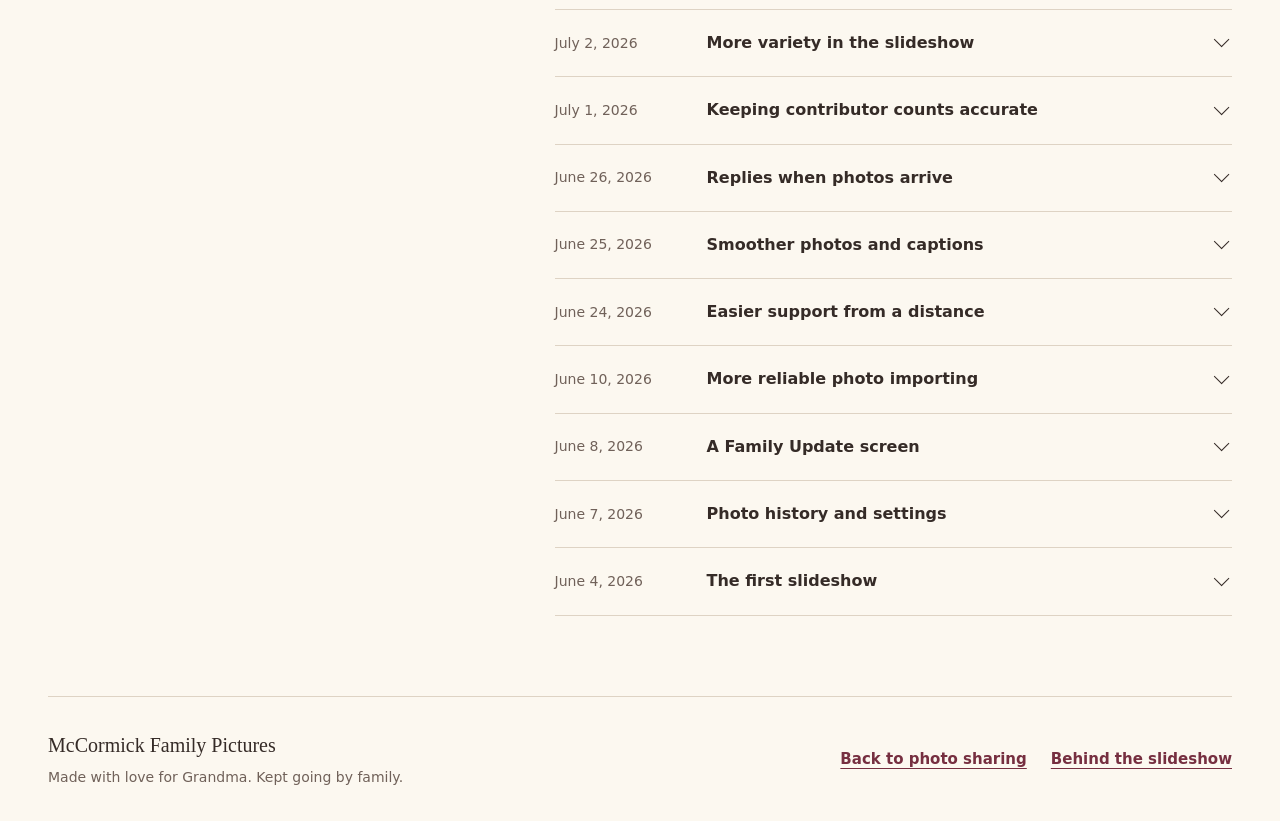
==== commit cd2a601f: "Show every update date with only the newest entry expanded" ====
--- a/index.html
+++ b/index.html
@@ -148,9 +148,6 @@
                 <li>When more than one person sends the same picture, duplicate handling does a better job of keeping contributor credit without repeating the photo.</li>
               </ul></div>
         </details>
-        <details class="update-archive">
-          <summary><span>Earlier updates <small>June–July 2026 · 8 updates</small></span><span class="expand-icon" aria-hidden="true"></span></summary>
-          <div class="archive-entries">
         <details class="update">
           <summary><time datetime="2026-07-01">July 1, 2026</time><span>Keeping contributor counts accurate</span><span class="expand-icon" aria-hidden="true"></span></summary>
           <div class="update-body"><p>Two fixes help keep track of everyone's photos:</p>
@@ -202,8 +199,6 @@
         <details class="update">
           <summary><time datetime="2026-06-04">June 4, 2026</time><span>The first slideshow</span><span class="expand-icon" aria-hidden="true"></span></summary>
           <div class="update-body"><p>The first version of McPics brought a local photo slideshow to Grandma's TV. It read pictures from the computer and displayed them fullscreen in a browser.</p><p>A database kept track of photos and senders, folders organized the imports, and basic logs and health checks made remote support possible.</p></div>
-        </details>
-          </div>
         </details>
       </div>
     </section>
--- a/assets/site.css
+++ b/assets/site.css
@@ -123,18 +123,6 @@
 .update-body ul { padding-left: 1.15rem; margin-bottom: 0; }
 .update-body li + li { margin-top: .75rem; }
 .update-body strong { color: var(--ink); font-weight: 600; }
-.update-archive { margin-top: 1.25rem; border: 1px solid var(--line); border-radius: 4px; }
-.update-archive > summary { display: flex; justify-content: space-between; align-items: center; gap: 1rem; padding: 1rem 1.25rem; list-style: none; cursor: pointer; color: var(--wine); font-weight: 600; }
-.update-archive > summary::-webkit-details-marker { display: none; }
-.update-archive > summary:hover { background: #f3ebde; }
-.update-archive > summary small { display: block; margin-top: .2rem; color: var(--muted); font-size: .8125rem; font-weight: 400; }
-.update-archive[open] > summary .expand-icon { transform: rotate(225deg); margin-top: .3rem; }
-.archive-entries { padding-inline: 1.25rem; }
-.archive-entries .update:last-child { border-bottom: 0; }
-.archive-entries .update summary { grid-template-columns: 1fr 1rem; gap: .35rem 1rem; }
-.archive-entries .update time, .archive-entries .update summary > span:nth-child(2) { grid-column: 1; }
-.archive-entries .update .expand-icon { grid-column: 2; grid-row: 1 / 3; }
-.archive-entries .update-body { padding-left: 0; padding-right: 1rem; }
 .site-footer { border-top: 1px solid var(--line); padding-block: 2rem; display: flex; justify-content: space-between; align-items: center; gap: 1.5rem; }
 .footer-name { font-family: var(--serif); font-size: 1.25rem; }
 .footer-note { color: var(--muted); font-size: .875rem; margin-top: .3rem; }
